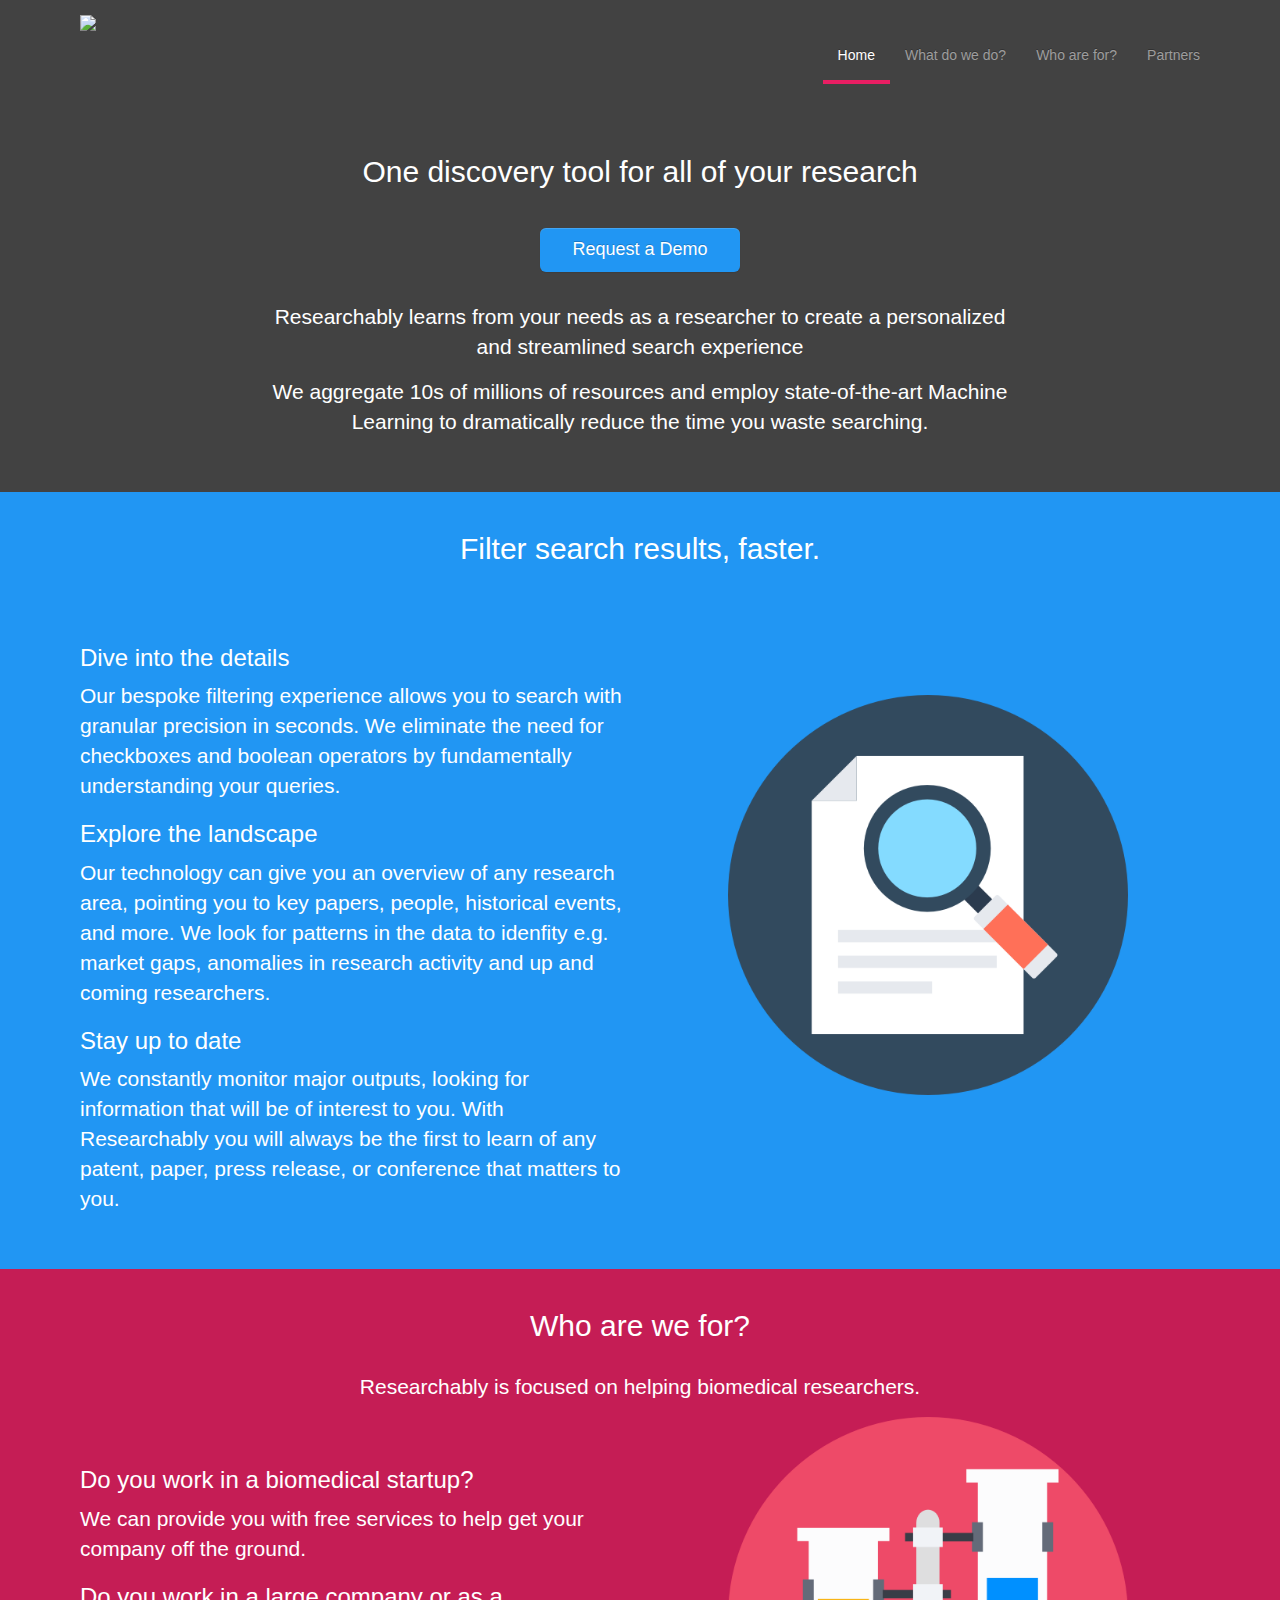
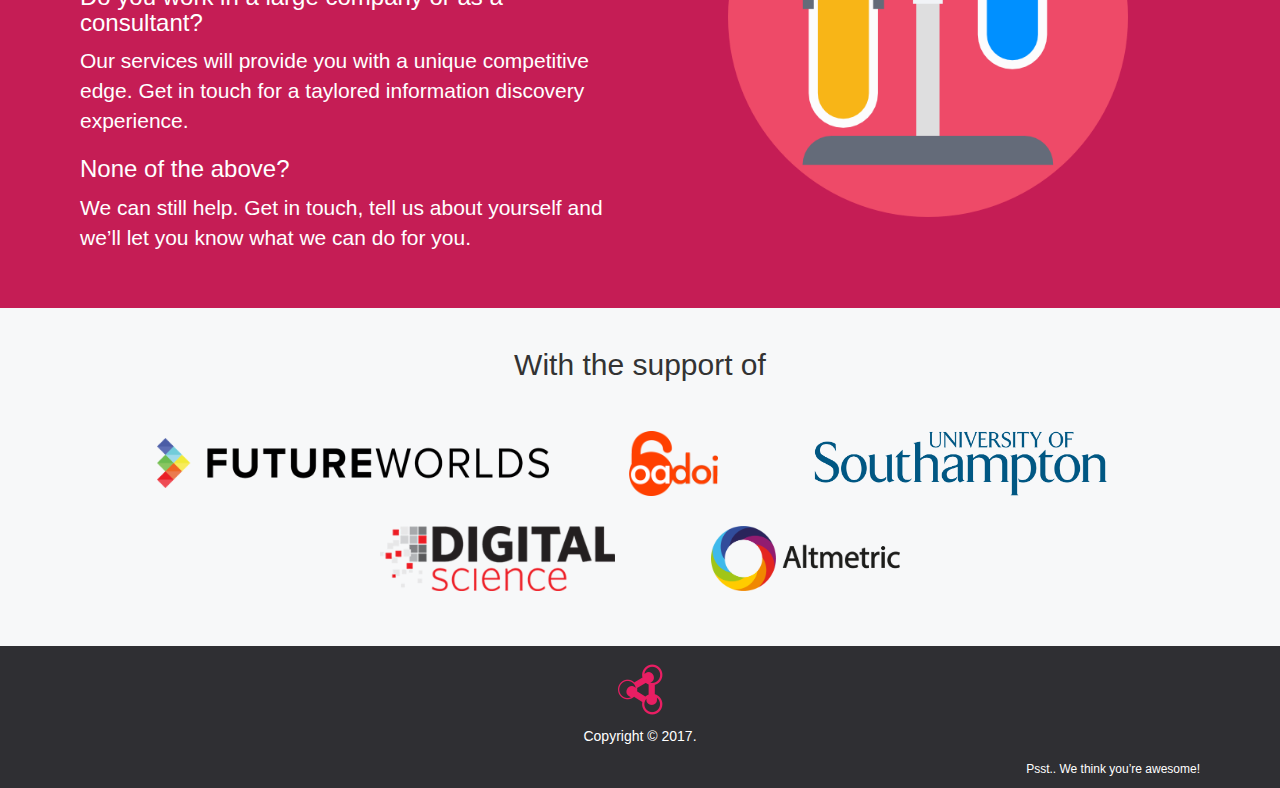
==== index.html @ a45d684b "New website without product" ====
<!doctype html>
<!--[if lt IE 7]>
<html class="no-js lt-ie9 lt-ie8 lt-ie7" lang=""> <![endif]-->
<!--[if IE 7]>
<html class="no-js lt-ie9 lt-ie8" lang=""> <![endif]-->
<!--[if IE 8]>
<html class="no-js lt-ie9" lang=""> <![endif]-->
<!--[if gt IE 8]><!-->
<html class="no-js" lang=""> <!--<![endif]-->
<head>
    <meta charset="utf-8">
    <meta http-equiv="X-UA-Compatible" content="IE=edge,chrome=1">
    <title>Researchably</title>
    <meta name="description" content="">
    <meta name="viewport" content="width=device-width, initial-scale=1">

    <link rel="apple-touch-icon" sizes="180x180" href="/apple-touch-icon.png">
    <link rel="icon" type="image/png" href="/favicon-32x32.png" sizes="32x32">
    <link rel="icon" type="image/png" href="/favicon-16x16.png" sizes="16x16">
    <link rel="manifest" href="/manifest.json">
    <link rel="mask-icon" href="/safari-pinned-tab.svg" color="#5bbad5">
    <meta name="theme-color" content="#ffffff">

    <link rel="stylesheet" href="css/bootstrap.min.css">
    <style>
        body {
            padding-top: 50px;
            padding-bottom: 20px;
        }
    </style>
    <link rel="stylesheet" href="css/bootstrap-theme.min.css">
    <link rel="stylesheet" href="css/main.css">

    <script src="js/vendor/modernizr-2.8.3-respond-1.4.2.min.js"></script>
    
    <!--[if lte IE 7]>
    <style type="text/css">
    .jivo-btn, .jivo-btn-icon  {
       display: inline;
    }
    </style>
    <![endif]-->
</head>
<body>
<!--[if lt IE 8]>
<p class="browserupgrade">You are using an <strong>outdated</strong> browser. Please <a href="http://browsehappy.com/">upgrade
    your browser</a> to improve your experience.</p>
<![endif]-->
<nav class="navbar navbar-inverse" role="navigation">
    <div class="container">
        <div class="navbar-header">
            <a class="navbar-brand" href="https://researchably.com"><img src="img/logo-beta.png" class="img-responsive"></a>
        </div>
        <div id="navbar">
            <ul class="nav navbar-nav navbar-right">
                <li class="active"><a href="index.html#home">Home</a></li>
                <li><a href="index.html#what">What do we do?</a></li>
                <li><a href="index.html#who">Who are for?</a></li>
                <li><a href="index.html#recommender">Partners</a></li>
            </ul>
        </div><!--/.navbar-collapse -->
    </div>
</nav>

<div class="jumbotron page-1" id="home">
    <div class="container">
        <h2>One discovery tool for all of your research</h2>

        <div class="alert alert-success alert-dismissable" style="display: none;" id="thanks">
            <a href="#" class="close" data-dismiss="alert" aria-label="close">&times;</a>
            <strong>Thank you!</strong> We will get back to you very soon!
        </div>
    
        <a class="btn btn-primary btn-lg btn-request-demo" href="#" role="button" data-toggle="modal" 
           data-target="#request-demo">
            Request a Demo
        </a>

        <p>
            Researchably learns from your needs as a researcher to create a personalized and streamlined search experience
        </p>

        <p>
            We aggregate 10s of millions of resources and employ state-of-the-art Machine Learning to dramatically reduce the time you waste searching. 
        </p>
    </div>
</div>

<div class="jumbotron page-2 page-text-image" id="what">
    <div class="container">
        <h2>Filter search results, faster.</h2>

        <div class="row">
            <div class="col-md-6 side-text">
                <h3>Dive into the details</h3>
                <p>
                    Our bespoke filtering experience allows you to search  with granular precision in seconds. We eliminate the need for checkboxes and boolean operators by fundamentally understanding your queries.    
                </p>

                <h3>Explore the landscape</h3>
                <p>
                    Our technology can give you an overview of any research area, pointing you to key papers, people, historical events, and more. We look for patterns in the data to idenfity e.g. market gaps, anomalies in research activity and up and coming researchers. 
                </p>

                <h3>Stay up to date</h3>
                <p>
                    We constantly monitor major outputs, looking for information that will be of interest to you. With Researchably you will always be the first to learn of any patent, paper, press release, or conference that matters to you. 
                </p>
            </div>
            <div class="col-md-6 side-image">
                <img src="img/search.png" class="img-responsive">
            </div>
        </div>
    </div>
</div>

<div class="jumbotron page-3 page-text-image" id="who">
    <div class="container">
        <h2>Who are we for?</h2>
        <p style="text-align: center;">Researchably is focused on helping biomedical researchers.</p>

        <div class="row">
            <div class="col-md-6 side-text">
                <h3>Do you work in a biomedical startup?</h3>
                <p>
                    We can provide you with free services to help get your company off the ground.
                </p>

                <h3>Do you work in a large company or as a consultant?</h3>
                <p>
                    Our services will provide you with a unique competitive edge. Get in touch for a taylored information discovery experience. 
                </p>

                <h3>None of the above?</h3>
                <p>
                    We can still help. Get in touch, tell us about yourself and we’ll let you know what we can do for you. 
                </p>
            </div>
            <div class="col-md-6 side-image">
                <img src="img/test-tube.png" class="img-responsive">
            </div>
        </div>
    </div>
</div>

<div class="jumbotron page-partners" id="partners">
    <div class="container">
        <div class="row meet-the-team">
            <div class="col-md-12">
                <h2>With the support of</h2>
            </div>
        </div>
        <div class="logos">
            <img src="img/future-worlds.png" class="logo logo-wide">
            <img src="img/oadoi.png" class="logo">
            <img src="img/university-of-southampton.png" class="logo">
            <img src="img/digital-science.png" class="logo">
            <img src="img/altmetric.png" class="logo">
        </div>
    </div>
</div>

<div class="jumbotron page-footer">
    <div class="container">
        <footer>
            <p>Copyright &copy; 2017.</p>
        </footer>
        <div class="psst">Psst.. We think you’re awesome!</div>
    </div>
</div>

<div id="request-demo" class="modal fade" role="dialog">
    <div class="modal-dialog">

        <div class="modal-content">
            <div class="modal-header">
                <button type="button" class="close" data-dismiss="modal">&times;</button>
                <h4 class="modal-title">Thank you for your interest in Researchably!</h4>
            </div>
            <form action="https://formspree.io/contact@researchably.com" method="POST">
                <input type="hidden" name="_next" value="//researchably.com/index.html#thanks" />
                <input type="hidden" name="_subject" value="Demo request" />

                <div class="modal-body">
                    <p>If you leave your contact details below, someone from the team will contact you within 24 hours!</p>

                    <div class="form-group">
                        <label for="name">Name:</label>
                        <input type="text" class="form-control" id="name" name="name">
                    </div>
                    <div class="form-group">
                        <label for="name">Organization:</label>
                        <input type="text" class="form-control" id="organization" name="organization">
                    </div>
                    <div class="form-group">
                        <label for="name">Position:</label>
                        <input type="text" class="form-control" id="position" name="position">
                    </div>
                    <div class="form-group">
                        <label for="email">Email:</label>
                        <input type="email" class="form-control" id="email" name="_replyto">
                    </div>

                    <p>
                        We’ll never share your information with anyone, we’re only asking so we can start figuring out how to best assist you.
                    </p>
                </div>
                <div class="modal-footer">
                    <button type="submit" class="btn btn-primary" value="Send">Submit</button>
                </div>
            </form>
        </div>

    </div>
</div>

<script src="//ajax.googleapis.com/ajax/libs/jquery/1.11.2/jquery.min.js"></script>
<script>window.jQuery || document.write('<script src="js/vendor/jquery-1.11.2.min.js"><\/script>')</script>

<script src="js/vendor/bootstrap.min.js"></script>

<script src="js/main.js"></script>

<script>
    if (window.location.hash === '#thanks') {
        jQuery('#thanks').show();
    }
</script>

<script>
  (function(i,s,o,g,r,a,m){i['GoogleAnalyticsObject']=r;i[r]=i[r]||function(){
  (i[r].q=i[r].q||[]).push(arguments)},i[r].l=1*new Date();a=s.createElement(o),
  m=s.getElementsByTagName(o)[0];a.async=1;a.src=g;m.parentNode.insertBefore(a,m)
  })(window,document,'script','https://www.google-analytics.com/analytics.js','ga');

  ga('create', 'UA-96648998-2', 'auto');
  ga('send', 'pageview');
</script>
    
<!-- BEGIN JIVOSITE CODE {literal} -->
<script type='text/javascript'>
(function(){ var widget_id = 'ZfS8GicMb8';var d=document;var w=window;function l(){
var s = document.createElement('script'); s.type = 'text/javascript'; s.async = true; s.src = '//code.jivosite.com/script/widget/'+widget_id; var ss = document.getElementsByTagName('script')[0]; ss.parentNode.insertBefore(s, ss);}if(d.readyState=='complete'){l();}else{if(w.attachEvent){w.attachEvent('onload',l);}else{w.addEventListener('load',l,false);}}})();</script>
<!-- {/literal} END JIVOSITE CODE -->
    
</body>
</html>
---- css/main.css ----
html,
body {
    overflow-x: hidden;
    overflow-y: auto;
}

body {
    font-family: -apple-system, BlinkMacSystemFont, sans-serif;
    padding-top: 0;
}

.container {
    padding-right: 25px;
    padding-left: 25px;
}

.container-mobile {
    text-align: center;
    float: none;
    margin: 0 auto;
    max-width: 480px;
    font-size: 21px;
    font-weight: 200;
}

.container-mobile img {
    margin: 20px auto;
}

.navbar {
    height: 115px;
    background: #424242;
    border: 0;
    border-radius: 0;
    margin-bottom: 0;
}

.navbar-right {
    margin-top: 30px;
}

.navbar-inverse .navbar-nav>li>a:hover,
.navbar-inverse .navbar-nav>li>a:focus,
.navbar-inverse .navbar-nav>.active>a {
    background: none !important;
    color: white;
    border-bottom: 4px solid #E91E63;
    box-shadow: none;
}

.jumbotron {
    background: #424242;
    border: 0;
    margin: 0;
    padding: 20px 0;
    font-size: 21px;
}

.page-1 {
    color: white;
    text-align: center;
}

.page-1 .container {
    max-width: 800px;
    margin-bottom: 20px;
}

.page-1 h2 {
    font-weight: 400;
}

.btn-request-demo {
    width: 200px;
    border: 0;
    font-weight: 100;
    white-space: normal;
    margin: 30px auto;
}

.btn-primary {
    background: #2196F3;
}

.btn-primary:focus,
.btn-primary:hover {
    background: #1f72c7;
}

.page-text-image .container {
    margin: 20px auto;
}

.page-text-image .side-text {
    padding-top: 30px;
}

.page-text-image .side-image img {
    max-width: 400px;
    margin: 0 auto;
}

.page-text-image h2 {
    text-align: center;
    margin: 0 auto 30px auto;
}

.page-text-image ul {
    list-style-type: none;
}

.page-text-image ul>li {
    text-indent: -25px;
}

.page-text-image ul>li:before {
    content: "-";
    padding-right: 10px;
}

.page-2 {
    color: white;
    background: #2196F3;
}

.page-2 .side-image img {
    margin-top: 100px;
}

.page-3 {
    color: white;
    background: #C51D55;
}

.testimonial {
    text-align: center;
}

.testimonial-author {
    display: block;
    margin: -10px 0 30px 0;
    text-align: right;
}

.page-5 {
    color: white;
    text-align: center;
}

.page-5 .container {
    max-width: 900px;
}

.page-5 h2 {
    font-weight: 400;
}

.page-5 h3 {
    margin: 40px 0;
}

.page-5 p {}

.page-6 {
    background: #F7F8F9;
}

.page-6 h2,
.page-6 h3 {
    text-align: center;
    font-weight: 400;
}

.page-6 img {
    margin: 0 auto;
    display: block;
}

.page-6 p {
    text-align: center;
}

.three-things .box {
    background: white;
    padding: 15px;
    font-weight: 300;
    text-align: center;
}

img.person {
    border-radius: 75px;
}

.three-things .box .title {
    color: #02B9D5;
    font-size: 24px;
}

.three-things .box .description {
    color: #8C8C8E;
    margin-top: 30px;
    font-size: 18px;
}

.three-things .box .linkedin a {
    color: #8C8C8E;
    display: block;
    margin: 30px auto 0 auto;
    font-size: 18px;
    width: 30px;
    height: 30px;
    background: url('../img/linkedin.png');
    background-size: 30px 30px;
    background-repeat: no-repeat;
    background-position: 50% 50%;
}

.page-uninstall {
    color: white;
    text-align: center;
    font-weight: 200;
}

.page-uninstall h3 {
    text-align: center;
}

.page-uninstall p {
    font-size: 16px;
    font-weight: 300;
}

.page-uninstall .form {
    text-align: left;
}

.page-uninstall .form .form-check-label {
    font-weight: 300;
}

.page-uninstall .form h3 {
    margin: 20px 0;
}

.page-uninstall .form .form-check {
    margin: 5px 0;
}

.page-uninstall .form .form-group {
    margin: 10px 0;
}

.page-uninstall .btn-chrome {
    background-position: 80% 50% !important;
}

.page-uninstall .btn-tell-me-more {
    padding: 15px;
}

.page-uninstall .message {
    background: white;
    color: black;
    border-radius: 5px;
}

.page-uninstall img {
    margin: 10px auto;
}

.page-installed h2,
h4,
h5 {
    text-align: center;
    color: white;
}

.page-installed h2 {
    margin-top: -20px;
    font-size: 42px;
    font-weight: 400;
}

.page-installed .boxes {
    color: black;
}

.page-installed .boxes .box {
    background: white;
    border-radius: 5px;
    margin: 10px;
    padding: 10px;
}

.page-installed .boxes .box h5 {
    color: #424242;
    font-size: 22px;
    font-weight: 400;
}

.page-installed .boxes .box img.box-img {
    width: 100%;
    max-height: 380px;
}

.page-installed .boxes .box img.box-img.box-img-space-2 {
    margin: 13px 0;
}

.page-installed .boxes .box img.box-img.box-img-space-3 {
    margin: 28px 0;
}

.page-installed .boxes .box hr {
    background: #2196F3;
    width: 50%;
    text-align: center;
    height: 3px;
}

.page-installed .boxes .box .box-text {
    text-align: center;
    font-size: 16px;
    font-weight: 300;
}

.page-installed .meta {
    margin: 20px 0;
    color: white;
    text-align: center;
}

.page-7 {
    color: white;
    text-align: center;
    font-weight: 200;
}

.page-7 a.contact {
    font-size: 20px;
    font-weight: 300;
    color: white;
}

.page-about h2 {
    color: #e91e63;
}

.page-about a {
    color: white;
}

.page-data-sources {
    color: black;
    background: white;
}

.page-how {
    background: #C51D55;
    color: white;
}

.page-why {
    background: #2196F3;
    color: white;
}

.page-partners {
    background: #F7F8F9;
}

.page-partners h2,
.page-partners h3 {
    text-align: center;
    font-weight: 400;
}

.page-partners .logos {
    text-align: center;
    margin: 25px 0 20px 0;
}

.page-partners .logo {
    height: 65px;
    margin: 15px 45px;
}

.page-partners .logo-wide {
    height: 50px;
    margin: 22.5px 30px;
}

.page-footer {
    font-size: 11px;
    color: white;
    margin-bottom: -20px;
    padding: 80px 0 10px 0;
    background: #2F2F33 url('../img/logo-footer.png');
    background-size: 45px 51px;
    background-position: 50% 20%;
    background-repeat: no-repeat;
}

footer p {
    text-align: center;
    font-size: 14px !important;
}

.psst {
    font-size: 12px;
    text-align: right;
}

h4.modal-title {
    color: black;
}

@media (max-width: 1200px) {
    .side-text {
        padding-top: 0px;
        padding-right: 15px;
        text-align: center;
    }
    .side-text .chrome,
    .side-text .firefox {
        margin-top: 10px;
        padding: 0px;
    }
    .btn-chrome,
    .btn-firefox {
        background-position: 90% 50% !important;
        background-size: 30px 30px !important;
    }
    .navbar-brand {
        width: 100%;
    }
    .navbar-header {
        float: none;
    }
    .navbar-brand img {
        margin: 0 auto;
    }
    .nav {
        display: none;
    }
    .page-text-image h2 {
        text-align: center;
    }
    .page-partners .logo {
        display: block;
        margin: 25px auto;
    }
}

@media (max-width: 992px) {
    .side-image {
        margin: 20px -30px 0 -30px !important;
        padding: 0;
    }

    .side-image img {
        max-width: 200px !important;
        margin-top: 0 !important;
    }
}


/**
 * jivo
 */

.jivo-btn {
    -webkit-box-sizing: border-box;
    -moz-box-sizing: border-box;
    box-sizing: border-box;
    margin: 0;
    text-transform: none;
    cursor: pointer;
    background-image: none;
    display: inline-block;
    padding: 6px 12px;
    margin-top: 10px;
    margin-bottom: 0;
    font-size: 14px;
    font-weight: normal;
    line-height: 1.428571429;
    text-align: center;
    vertical-align: middle;
    cursor: pointer;
    border: 0px;
    border-radius: 4px;
    white-space: nowrap;
    -webkit-user-select: none;
    -moz-user-select: none;
    -ms-user-select: none;
    -o-user-select: none;
    user-select: none;
}

.jivo-btn:hover {
    box-shadow: inset 0 1px 0 rgba(255, 255, 255, 0.3), 0 1px 2px rgba(0, 0, 0, 0.2), inset 0 0 20px 10px rgba(255, 255, 255, 0.3);
    -moz-box-shadow: inset 0 1px 0 rgba(255, 255, 255, 0.3), 0 1px 2px rgba(0, 0, 0, 0.2), inset 0 0 20px 10px rgba(255, 255, 255, 0.3);
    -webkit-box-shadow: inset 0 1px 0 rgba(255, 255, 255, 0.3), 0 1px 2px rgba(0, 0, 0, 0.2), inset 0 0 20px 10px rgba(255, 255, 255, 0.3);
}

.jivo-btn.jivo-btn-light:hover {
    box-shadow: inset 0 1px 0 rgba(255, 255, 255, 0.3), 0 1px 2px rgba(0, 0, 0, 0.3), inset 0 0 20px 10px rgba(255, 255, 255, 0.1);
    -moz-box-shadow: inset 0 1px 0 rgba(255, 255, 255, 0.3), 0 1px 2px rgba(0, 0, 0, 0.3), inset 0 0 20px 10px rgba(255, 255, 255, 0.1);
    -webkit-box-shadow: inset 0 1px 0 rgba(255, 255, 255, 0.3), 0 1px 2px rgba(0, 0, 0, 0.3), inset 0 0 20px 10px rgba(255, 255, 255, 0.1);
}

.jivo-btn.jivo-btn-light {
    box-shadow: inset 0 1px 0 rgba(255, 255, 255, 0.3), 0 1px 1px rgba(0, 0, 0, 0.3);
    -moz-box-shadow: inset 0 1px 0 rgba(255, 255, 255, 0.3), 0 1px 1px rgba(0, 0, 0, 0.3);
    -webkit-box-shadow: inset 0 1px 0 rgba(255, 255, 255, 0.3), 0 1px 1px rgba(0, 0, 0, 0.3);
}

.jivo-btn:active,
.jivo-btn.jivo-btn-light:active {
    box-shadow: 0 1px 0px rgba(255, 255, 255, 0.4), inset 0 0 15px rgba(0, 0, 0, 0.2);
    -moz-box-shadow: 0 1px 0px rgba(255, 255, 255, 0.4), inset 0 0 15px rgba(0, 0, 0, 0.2);
    -webkit-box-shadow: 0 1px 0px rgba(255, 255, 255, 0.4), inset 0 0 15px rgba(0, 0, 0, 0.2);
    cursor: pointer;
}

.jivo-btn:active {
    outline: 0;
    background-image: none;
    -webkit-box-shadow: inset 0 3px 5px rgba(0, 0, 0, 0.125);
    box-shadow: inset 0 3px 5px rgba(0, 0, 0, 0.125);
}

.jivo-btn-gradient {
    background-image: url(//static.jivosite.com/button/white_grad_light.png);
    background-repeat: repeat-x;
}

.jivo-btn-light.jivo-btn-gradient {
    background-image: url(//static.jivosite.com/button/white_grad.png);
}

.jivo-btn-icon {
    width: 17px;
    height: 20px;
    background-repeat: no-repeat;
    display: inline-block;
    vertical-align: middle;
    margin-right: 10px;
    margin-left: -5px;
}

.jivo-btn-light {
    color: #fff;
}

.jivo-btn-dark {
    color: #222;
}

@media (max-width: 1200px) {
    .jivo-btn {
        font-size: 16px;
        padding-left: 0px !important;
    }
    .jivo-btn-icon {
        display: none;
    }
}
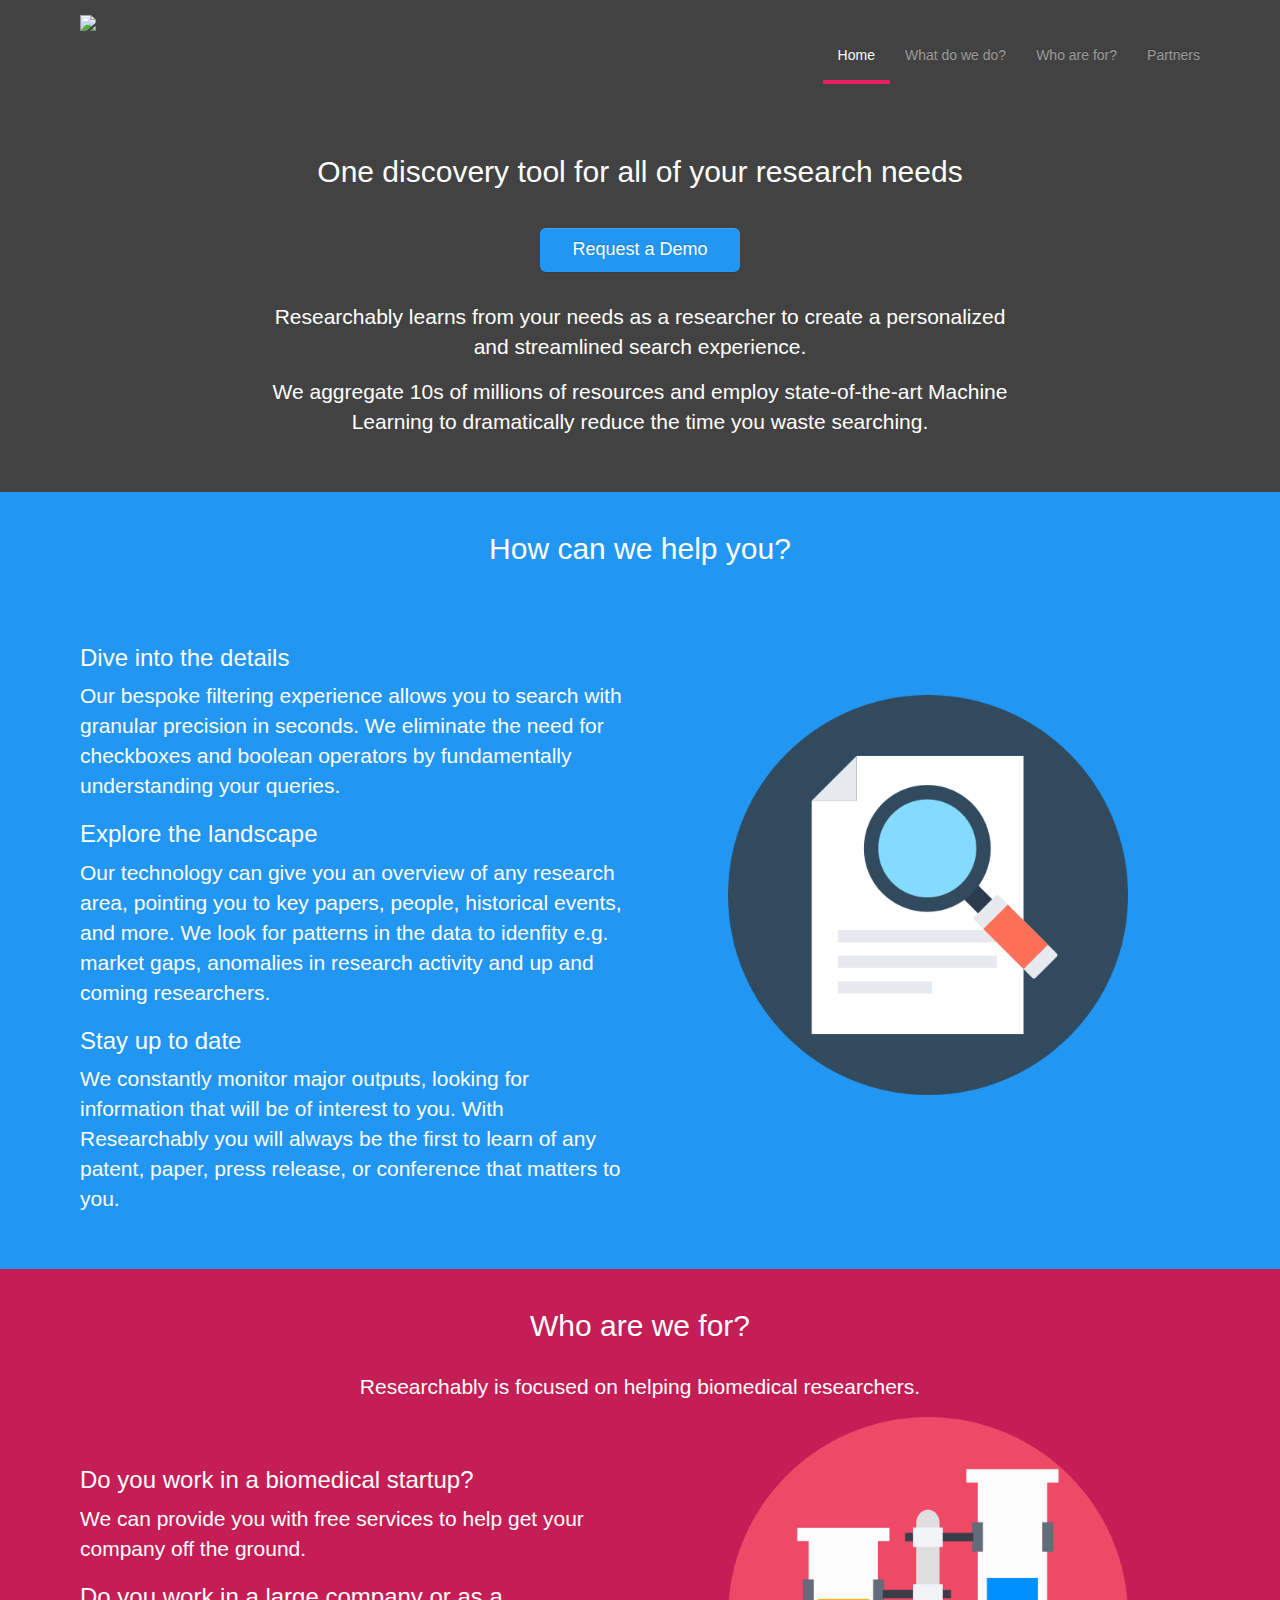
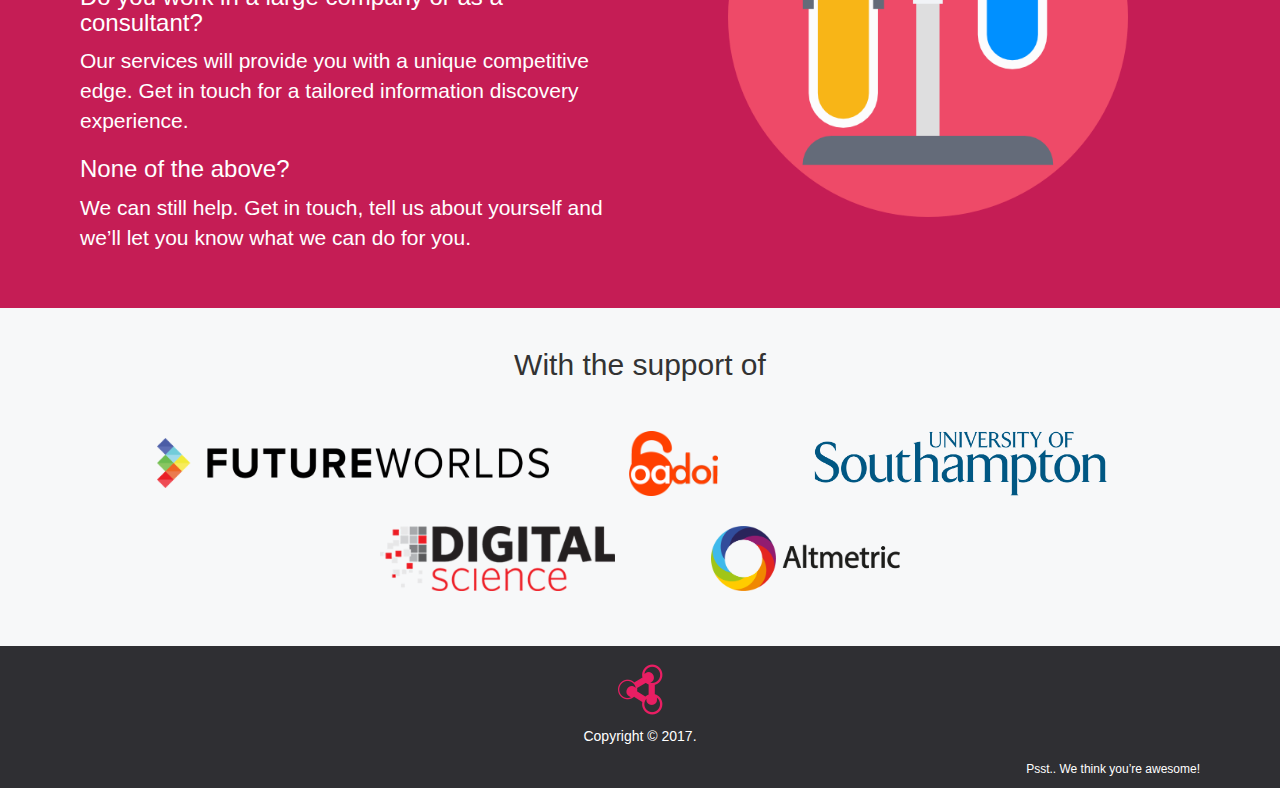
==== commit 47560498: "Small fixes" ====
--- a/index.html
+++ b/index.html
@@ -49,14 +49,14 @@
 <nav class="navbar navbar-inverse" role="navigation">
     <div class="container">
         <div class="navbar-header">
-            <a class="navbar-brand" href="https://researchably.com"><img src="img/logo-beta.png" class="img-responsive"></a>
+            <a class="navbar-brand" href="https://researchably.com"><img src="img/logo-researchably.png" class="img-responsive"></a>
         </div>
         <div id="navbar">
             <ul class="nav navbar-nav navbar-right">
                 <li class="active"><a href="index.html#home">Home</a></li>
                 <li><a href="index.html#what">What do we do?</a></li>
                 <li><a href="index.html#who">Who are for?</a></li>
-                <li><a href="index.html#recommender">Partners</a></li>
+                <li><a href="index.html#partners">Partners</a></li>
             </ul>
         </div><!--/.navbar-collapse -->
     </div>
@@ -64,7 +64,7 @@
 
 <div class="jumbotron page-1" id="home">
     <div class="container">
-        <h2>One discovery tool for all of your research</h2>
+        <h2>One discovery tool for all of your research needs</h2>
 
         <div class="alert alert-success alert-dismissable" style="display: none;" id="thanks">
             <a href="#" class="close" data-dismiss="alert" aria-label="close">&times;</a>
@@ -77,7 +77,7 @@
         </a>
 
         <p>
-            Researchably learns from your needs as a researcher to create a personalized and streamlined search experience
+            Researchably learns from your needs as a researcher to create a personalized and streamlined search experience.
         </p>
 
         <p>
@@ -88,7 +88,7 @@
 
 <div class="jumbotron page-2 page-text-image" id="what">
     <div class="container">
-        <h2>Filter search results, faster.</h2>
+        <h2>How can we help you?</h2>
 
         <div class="row">
             <div class="col-md-6 side-text">
@@ -128,7 +128,7 @@
 
                 <h3>Do you work in a large company or as a consultant?</h3>
                 <p>
-                    Our services will provide you with a unique competitive edge. Get in touch for a taylored information discovery experience. 
+                    Our services will provide you with a unique competitive edge. Get in touch for a tailored information discovery experience. 
                 </p>
 
                 <h3>None of the above?</h3>
@@ -151,11 +151,21 @@
             </div>
         </div>
         <div class="logos">
-            <img src="img/future-worlds.png" class="logo logo-wide">
-            <img src="img/oadoi.png" class="logo">
-            <img src="img/university-of-southampton.png" class="logo">
-            <img src="img/digital-science.png" class="logo">
-            <img src="img/altmetric.png" class="logo">
+            <a href="http://futureworlds.com/" target="_blank">
+                <img src="img/future-worlds.png" class="logo logo-wide">
+            </a>
+            <a href="https://oadoi.org/">
+                <img src="img/oadoi.png" class="logo">
+            </a>
+            <a href="https://www.southampton.ac.uk/">
+                <img src="img/university-of-southampton.png" class="logo">
+            </a>
+            <a href="https://www.digital-science.com/press-releases/scientific-search-tool-gets-boost-world-leading-innovation-grant-digital-science/" target="_blank">
+                <img src="img/digital-science.png" class="logo">    
+            </a>
+            <a href="http://altmetric.com/">
+                <img src="img/altmetric.png" class="logo">    
+            </a>
         </div>
     </div>
 </div>
@@ -182,7 +192,7 @@
                 <input type="hidden" name="_subject" value="Demo request" />
 
                 <div class="modal-body">
-                    <p>If you leave your contact details below, someone from the team will contact you within 24 hours!</p>
+                    <p>Leave your details below, someone from the team will contact you within 24 hours!</p>
 
                     <div class="form-group">
                         <label for="name">Name:</label>
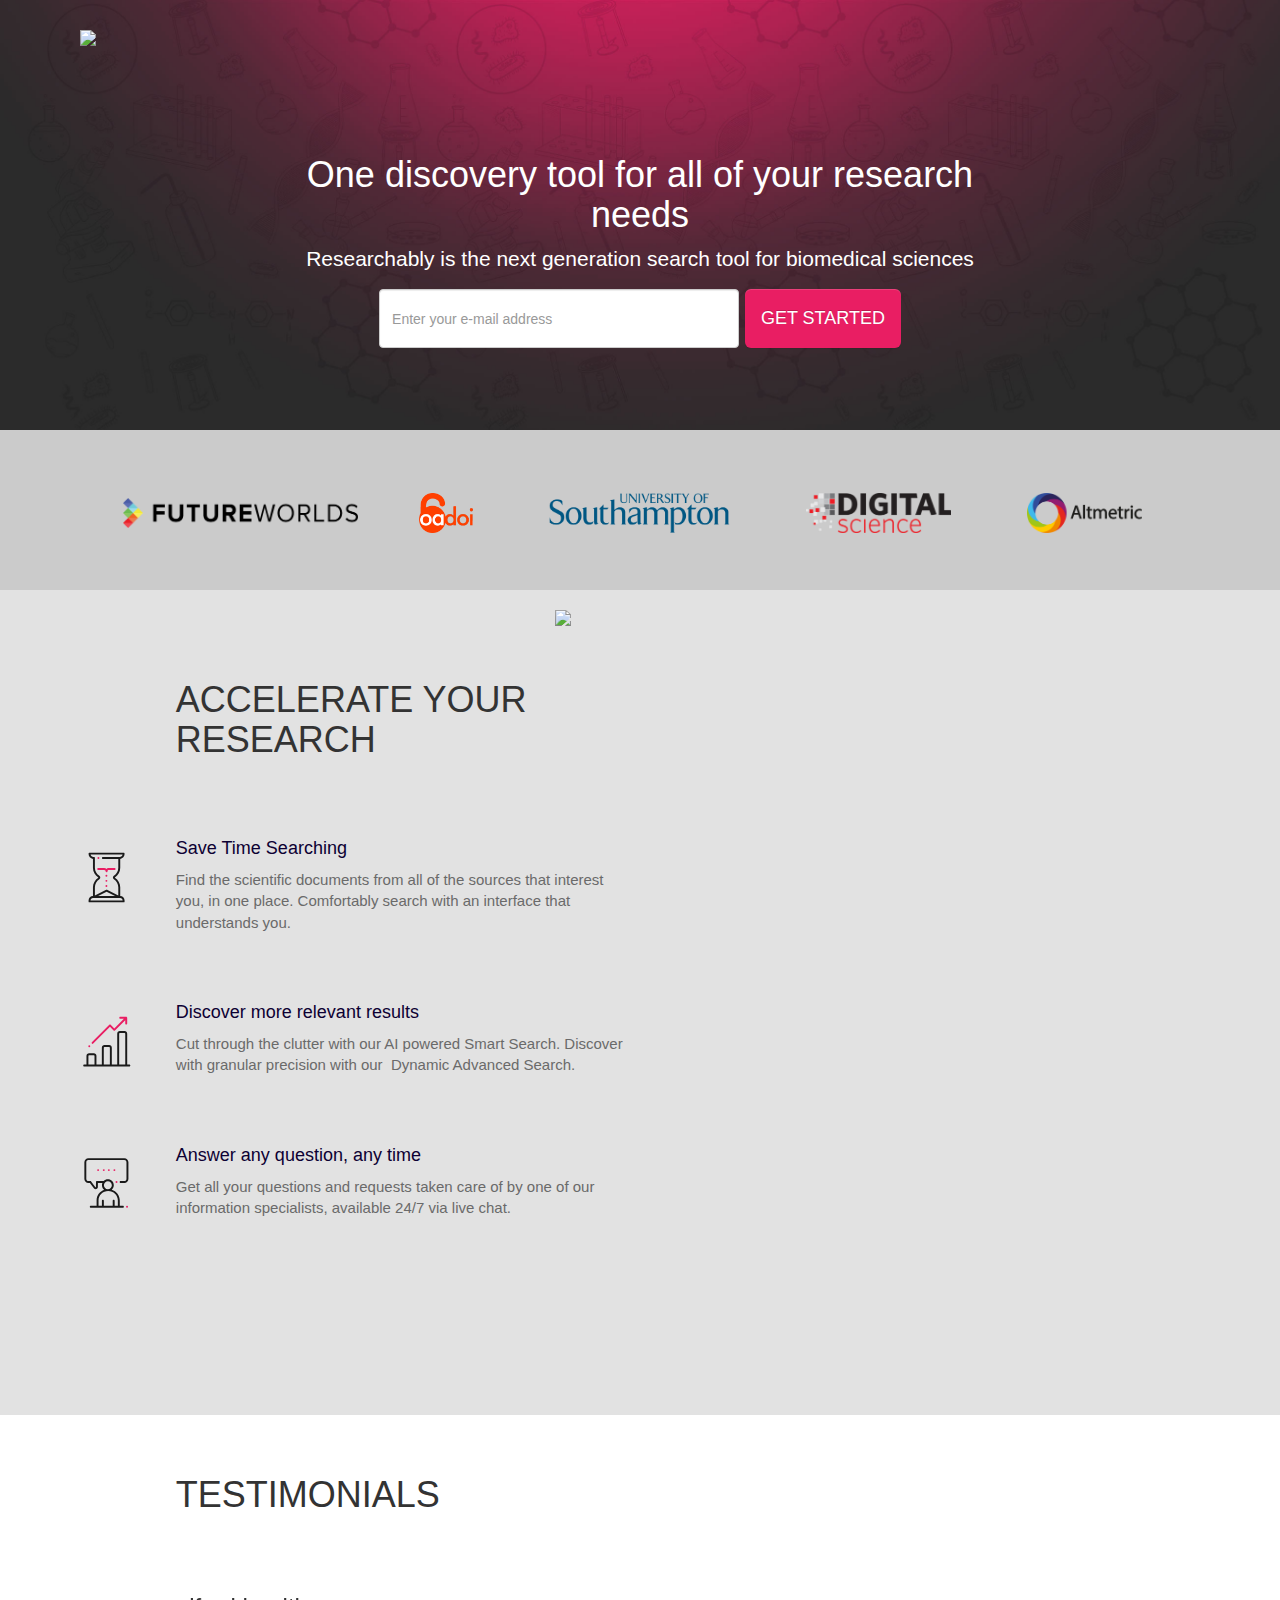
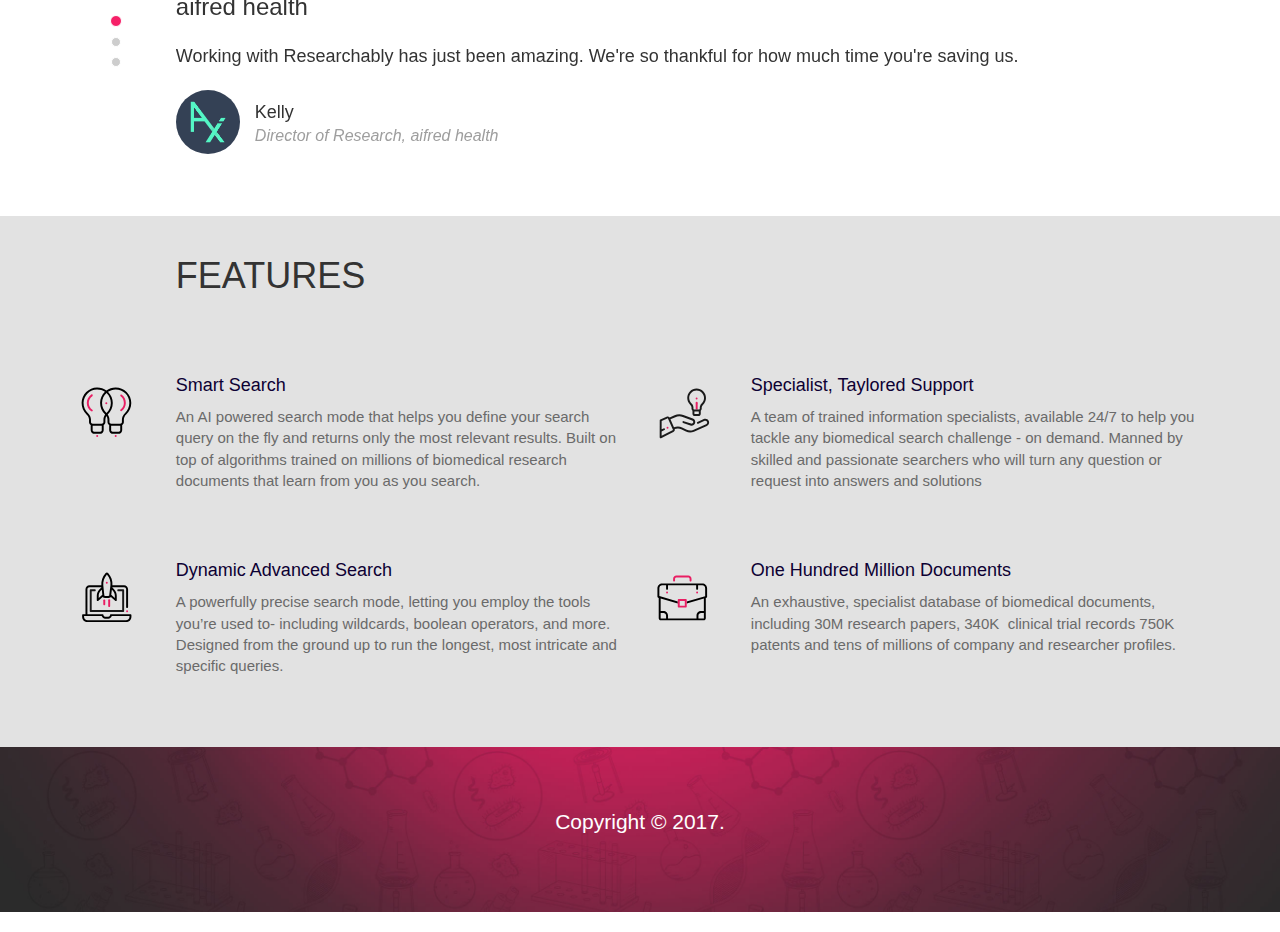
==== commit 4bb62152: "New websites yupi" ====
--- a/index.html
+++ b/index.html
@@ -32,12 +32,12 @@
     <link rel="stylesheet" href="css/main.css">
 
     <script src="js/vendor/modernizr-2.8.3-respond-1.4.2.min.js"></script>
-    
+
     <!--[if lte IE 7]>
     <style type="text/css">
-    .jivo-btn, .jivo-btn-icon  {
-       display: inline;
-    }
+        .jivo-btn, .jivo-btn-icon {
+            display: inline;
+        }
     </style>
     <![endif]-->
 </head>
@@ -46,136 +46,261 @@
 <p class="browserupgrade">You are using an <strong>outdated</strong> browser. Please <a href="http://browsehappy.com/">upgrade
     your browser</a> to improve your experience.</p>
 <![endif]-->
-<nav class="navbar navbar-inverse" role="navigation">
+
+<div class="common-header">
+    <nav class="navbar navbar-inverse" role="navigation">
+        <div class="container">
+            <div class="navbar-header">
+                <a class="navbar-brand" href="https://researchably.com"><img src="img/logo-researchably.png"
+                                                                             class="img-responsive"></a>
+            </div>
+            <div id="navbar">
+                <ul class="nav navbar-nav navbar-right">
+
+                </ul>
+            </div><!--/.navbar-collapse -->
+        </div>
+    </nav>
+
+    <div class="jumbotron page-1" id="home">
+        <div class="container">
+            <h2>One discovery tool for all of your research needs</h2>
+
+            <div class="alert alert-success alert-dismissable" style="display: none;" id="thanks">
+                <a href="#" class="close" data-dismiss="alert" aria-label="close">&times;</a>
+                <strong>Thank you!</strong> We will get back to you very soon!
+            </div>
+
+            <p>
+                Researchably is the next generation search tool for biomedical sciences
+            </p>
+
+            <form action="https://formspree.io/contact@researchably.com" method="POST" class="form-inline">
+                <input type="hidden" name="_next" value="//researchably.com/index.html#thanks"/>
+                <input type="hidden" name="_subject" value="Demo request"/>
+
+                <div class="form-group">
+                    <input type="text" class="form-control" id="email" name="email"
+                           placeholder="Enter your e-mail address">
+                </div>
+                <button type="submit" class="btn btn-primary btn-lg" value="Send">GET STARTED</button>
+            </form>
+        </div>
+    </div>
+</div>
+
+<div class="jumbotron page-partners">
     <div class="container">
-        <div class="navbar-header">
-            <a class="navbar-brand" href="https://researchably.com"><img src="img/logo-researchably.png" class="img-responsive"></a>
-        </div>
-        <div id="navbar">
-            <ul class="nav navbar-nav navbar-right">
-                <li class="active"><a href="index.html#home">Home</a></li>
-                <li><a href="index.html#what">What do we do?</a></li>
-                <li><a href="index.html#who">Who are for?</a></li>
-                <li><a href="index.html#partners">Partners</a></li>
-            </ul>
-        </div><!--/.navbar-collapse -->
-    </div>
-</nav>
-
-<div class="jumbotron page-1" id="home">
-    <div class="container">
-        <h2>One discovery tool for all of your research needs</h2>
-
-        <div class="alert alert-success alert-dismissable" style="display: none;" id="thanks">
-            <a href="#" class="close" data-dismiss="alert" aria-label="close">&times;</a>
-            <strong>Thank you!</strong> We will get back to you very soon!
-        </div>
-    
-        <a class="btn btn-primary btn-lg btn-request-demo" href="#" role="button" data-toggle="modal" 
-           data-target="#request-demo">
-            Request a Demo
-        </a>
-
-        <p>
-            Researchably learns from your needs as a researcher to create a personalized and streamlined search experience.
-        </p>
-
-        <p>
-            We aggregate 10s of millions of resources and employ state-of-the-art Machine Learning to dramatically reduce the time you waste searching. 
-        </p>
+        <div class="logos">
+            <a href="http://futureworlds.com/" target="_blank"><img src="img/future-worlds.png" class="logo logo-wide"></a>
+            <a href="https://oadoi.org/" target="_blank"><img src="img/oadoi.png" class="logo"></a>
+            <a href="https://www.southampton.ac.uk/" target="_blank"><img src="img/university-of-southampton.png"
+                                                                          class="logo"></a>
+            <a href="https://www.digital-science.com/press-releases/scientific-search-tool-gets-boost-world-leading-innovation-grant-digital-science/"
+               target="_blank"><img src="img/digital-science.png" class="logo"></a>
+            <a href="http://altmetric.com/" target="_blank"><img src="img/altmetric.png" class="logo"></a>
+        </div>
     </div>
 </div>
 
 <div class="jumbotron page-2 page-text-image" id="what">
     <div class="container">
-        <h2>How can we help you?</h2>
-
         <div class="row">
             <div class="col-md-6 side-text">
-                <h3>Dive into the details</h3>
-                <p>
-                    Our bespoke filtering experience allows you to search  with granular precision in seconds. We eliminate the need for checkboxes and boolean operators by fundamentally understanding your queries.    
-                </p>
-
-                <h3>Explore the landscape</h3>
-                <p>
-                    Our technology can give you an overview of any research area, pointing you to key papers, people, historical events, and more. We look for patterns in the data to idenfity e.g. market gaps, anomalies in research activity and up and coming researchers. 
-                </p>
-
-                <h3>Stay up to date</h3>
-                <p>
-                    We constantly monitor major outputs, looking for information that will be of interest to you. With Researchably you will always be the first to learn of any patent, paper, press release, or conference that matters to you. 
-                </p>
+                <div class="row">
+                    <div class="col-md-2"></div>
+                    <div class="col-md-10">
+                        <h2>ACCELERATE YOUR RESEARCH</h2>
+                    </div>
+                </div>
+                <div class="row">
+                    <div class="col-md-2">
+                        <img src="img/klepsydra.svg" alt="Save time!" class="side-icon">
+                    </div>
+                    <div class="col-md-10">
+                        <div class="excerpt">
+                            <h3>Save Time Searching</h3>
+                            Find the scientific documents from all of the sources that interest you, in one place.
+                            Comfortably search with an interface that understands you.
+                        </div>
+                    </div>
+                </div>
+                <div class="row">
+                    <div class="col-md-2">
+                        <img src="img/results.svg" alt="Discover more!" class="side-icon">
+                    </div>
+                    <div class="col-md-10">
+                        <div class="excerpt">
+                            <h3>Discover more relevant results</h3>
+                            Cut through the clutter with our AI powered Smart Search. Discover with granular precision
+                            with our + Dynamic Advanced Search.
+                        </div>
+                    </div>
+                </div>
+                <div class="row">
+                    <div class="col-md-2">
+                        <img src="img/chat.svg" alt="Answer any question!" class="side-icon">
+                    </div>
+                    <div class="col-md-10">
+                        <div class="excerpt">
+                            <h3>Answer any question, any time</h3>
+                            Get all your questions and requests taken care of by one of our information specialists,
+                            available 24/7 via live chat.
+                        </div>
+                    </div>
+                </div>
             </div>
             <div class="col-md-6 side-image">
-                <img src="img/search.png" class="img-responsive">
-            </div>
-        </div>
-    </div>
-</div>
-
-<div class="jumbotron page-3 page-text-image" id="who">
+                <img src="img/ipad-search.png" class="img-responsive">
+            </div>
+        </div>
+    </div>
+</div>
+
+<div class="jumbotron page-testimonials page-text-image" id="who">
     <div class="container">
-        <h2>Who are we for?</h2>
-        <p style="text-align: center;">Researchably is focused on helping biomedical researchers.</p>
-
         <div class="row">
-            <div class="col-md-6 side-text">
-                <h3>Do you work in a biomedical startup?</h3>
-                <p>
-                    We can provide you with free services to help get your company off the ground.
-                </p>
-
-                <h3>Do you work in a large company or as a consultant?</h3>
-                <p>
-                    Our services will provide you with a unique competitive edge. Get in touch for a tailored information discovery experience. 
-                </p>
-
-                <h3>None of the above?</h3>
-                <p>
-                    We can still help. Get in touch, tell us about yourself and we’ll let you know what we can do for you. 
-                </p>
-            </div>
-            <div class="col-md-6 side-image">
-                <img src="img/test-tube.png" class="img-responsive">
-            </div>
-        </div>
-    </div>
-</div>
-
-<div class="jumbotron page-partners" id="partners">
+            <div class="col-md-1"></div>
+            <div class="col-md-11">
+                <h2>TESTIMONIALS</h2>
+            </div>
+        </div>
+
+        <div id="carousel-testimonials" class="carousel vertical slide">
+            <div class="row">
+                <div class="col-xs-1">
+                    <ol class="carousel-indicators">
+                        <li data-target="#carousel-testimonials" data-slide-to="0" class="active"></li>
+                        <li data-target="#carousel-testimonials" data-slide-to="1"></li>
+                        <li data-target="#carousel-testimonials" data-slide-to="2"></li>
+                    </ol>
+                </div>
+                <div class="col-xs-11">
+                    <div class="carousel-inner" role="listbox">
+                        <div class="item">
+                            <div class="ticker-headline">
+                                <div class="top-name">
+                                    aifred health
+                                </div>
+                                <div class="message">You automate really painful work which takes up too much time. Really great for busy people who don't want to do mindless search tasks.</div>
+                                <div class="signature">
+                                    <div class="pic">
+                                        <div class="logo-aifred-heath"></div>
+                                    </div>
+                                    <div class="rest">
+                                        <div class="name">David Benrimoh</div>
+                                        <div class="title">CEO, aifred health</div>
+                                    </div>
+                                </div>
+                            </div>
+                        </div>
+                        <div class="item active">
+                            <div class="ticker-headline">
+                                <div class="top-name">
+                                    aifred health
+                                </div>
+                                <div class="message">Working with Researchably has just been amazing. We're so thankful for how much time you're saving us.</div>
+                                <div class="signature">
+                                    <div class="pic">
+                                        <div class="logo-aifred-heath"></div>
+                                    </div>
+                                    <div class="rest">
+                                        <div class="name">Kelly</div>
+                                        <div class="title">Director of Research, aifred health</div>
+                                    </div>
+                                </div>
+                            </div>
+                        </div>
+                        <div class="item">
+                            <div class="ticker-headline">
+                                <div class="top-name">
+                                    aifred health
+                                </div>
+                                <div class="message">This is is brilliant! I didn't even know I wanted this, but this is really useful! Great idea!</div>
+                                <div class="signature">
+                                    <div class="pic">
+                                        <div class="logo-aifred-heath"></div>
+                                    </div>
+                                    <div class="rest">
+                                        <div class="name">Sonia</div>
+                                        <div class="title">Director of Partnerships, aifred health</div>
+                                    </div>
+                                </div>
+                            </div>
+                        </div>
+                    </div>
+                </div>
+            </div>
+        </div>
+    </div>
+</div>
+
+<div class="jumbotron page-features" id="partners">
     <div class="container">
-        <div class="row meet-the-team">
-            <div class="col-md-12">
-                <h2>With the support of</h2>
-            </div>
-        </div>
-        <div class="logos">
-            <a href="http://futureworlds.com/" target="_blank">
-                <img src="img/future-worlds.png" class="logo logo-wide">
-            </a>
-            <a href="https://oadoi.org/">
-                <img src="img/oadoi.png" class="logo">
-            </a>
-            <a href="https://www.southampton.ac.uk/">
-                <img src="img/university-of-southampton.png" class="logo">
-            </a>
-            <a href="https://www.digital-science.com/press-releases/scientific-search-tool-gets-boost-world-leading-innovation-grant-digital-science/" target="_blank">
-                <img src="img/digital-science.png" class="logo">    
-            </a>
-            <a href="http://altmetric.com/">
-                <img src="img/altmetric.png" class="logo">    
-            </a>
-        </div>
-    </div>
-</div>
-
-<div class="jumbotron page-footer">
+        <div class="row">
+            <div class="col-md-1"></div>
+            <div class="col-md-11">
+                <h2>FEATURES</h2>
+            </div>
+        </div>
+        <div class="row">
+            <div class="col-md-1">
+                <img src="img/bulbs.svg" alt="Save time!" class="side-icon">
+            </div>
+            <div class="col-md-5">
+                <div class="excerpt">
+                    <h3>Smart Search</h3>
+                    An AI powered search mode that helps you define your search query on the fly and returns only
+                    the +most relevant results. Built on top of algorithms trained on millions of biomedical research
+                    documents that learn from you as you search.
+                </div>
+            </div>
+            <div class="col-md-1">
+                <img src="img/pomoc.svg" alt="Save time!" class="side-icon">
+            </div>
+            <div class="col-md-5">
+                <div class="excerpt">
+                    <h3>Specialist, Taylored Support</h3>
+                    A team of trained information specialists, available 24/7 to help you tackle any biomedical
+                    search +challenge - on demand. Manned by skilled and passionate searchers who will turn any question
+                    or request into answers and solutions
+                </div>
+            </div>
+        </div>
+        <div class="row">
+            <div class="col-md-1">
+                <img src="img/racket dynamic.svg" alt="Save time!" class="side-icon">
+            </div>
+            <div class="col-md-5">
+                <div class="excerpt">
+                    <h3>Dynamic Advanced Search</h3>
+                    A powerfully precise search mode, letting you employ the tools you’re used to- including wildcards,
+                    boolean operators, and more. Designed from the ground up to run the longest, most intricate
+                    and +specific queries.
+                </div>
+            </div>
+            <div class="col-md-1">
+                <img src="img/document.svg" alt="Save time!" class="side-icon">
+            </div>
+            <div class="col-md-5">
+                <div class="excerpt">
+                    <h3>One Hundred Million Documents</h3>
+                    An exhaustive, specialist database of biomedical documents, including 30M research papers,
+                    340K  +clinical trial records 750K patents and tens of millions of company and researcher profiles.
+                </div>
+            </div>
+        </div>
+    </div>
+</div>
+
+<div class="jumbotron page-last-cat">
     <div class="container">
-        <footer>
-            <p>Copyright &copy; 2017.</p>
-        </footer>
-        <div class="psst">Psst.. We think you’re awesome!</div>
+        <p>Copyright &copy; 2017.</p>
     </div>
 </div>
 
@@ -188,8 +313,8 @@
                 <h4 class="modal-title">Thank you for your interest in Researchably!</h4>
             </div>
             <form action="https://formspree.io/contact@researchably.com" method="POST">
-                <input type="hidden" name="_next" value="//researchably.com/index.html#thanks" />
-                <input type="hidden" name="_subject" value="Demo request" />
+                <input type="hidden" name="_next" value="//researchably.com/index.html#thanks"/>
+                <input type="hidden" name="_subject" value="Demo request"/>
 
                 <div class="modal-body">
                     <p>Leave your details below, someone from the team will contact you within 24 hours!</p>
@@ -212,7 +337,8 @@
                     </div>
 
                     <p>
-                        We’ll never share your information with anyone, we’re only asking so we can start figuring out how to best assist you.
+                        We’ll never share your information with anyone, we’re only asking so we can start figuring out
+                        how to best assist you.
                     </p>
                 </div>
                 <div class="modal-footer">
@@ -235,23 +361,58 @@
     if (window.location.hash === '#thanks') {
         jQuery('#thanks').show();
     }
+
+    jQuery(function(){
+        jQuery('.carousel').carousel({
+            interval: 2000
+        });
+    });
 </script>
 
 <script>
-  (function(i,s,o,g,r,a,m){i['GoogleAnalyticsObject']=r;i[r]=i[r]||function(){
-  (i[r].q=i[r].q||[]).push(arguments)},i[r].l=1*new Date();a=s.createElement(o),
-  m=s.getElementsByTagName(o)[0];a.async=1;a.src=g;m.parentNode.insertBefore(a,m)
-  })(window,document,'script','https://www.google-analytics.com/analytics.js','ga');
-
-  ga('create', 'UA-96648998-2', 'auto');
-  ga('send', 'pageview');
+    (function (i, s, o, g, r, a, m) {
+        i['GoogleAnalyticsObject'] = r;
+        i[r] = i[r] || function () {
+            (i[r].q = i[r].q || []).push(arguments)
+        }, i[r].l = 1 * new Date();
+        a = s.createElement(o),
+            m = s.getElementsByTagName(o)[0];
+        a.async = 1;
+        a.src = g;
+        m.parentNode.insertBefore(a, m)
+    })(window, document, 'script', 'https://www.google-analytics.com/analytics.js', 'ga');
+
+    ga('create', 'UA-96648998-2', 'auto');
+    ga('send', 'pageview');
 </script>
-    
+
 <!-- BEGIN JIVOSITE CODE {literal} -->
 <script type='text/javascript'>
-(function(){ var widget_id = 'ZfS8GicMb8';var d=document;var w=window;function l(){
-var s = document.createElement('script'); s.type = 'text/javascript'; s.async = true; s.src = '//code.jivosite.com/script/widget/'+widget_id; var ss = document.getElementsByTagName('script')[0]; ss.parentNode.insertBefore(s, ss);}if(d.readyState=='complete'){l();}else{if(w.attachEvent){w.attachEvent('onload',l);}else{w.addEventListener('load',l,false);}}})();</script>
+    (function () {
+        var widget_id = 'ZfS8GicMb8';
+        var d = document;
+        var w = window;
+
+        function l() {
+            var s = document.createElement('script');
+            s.type = 'text/javascript';
+            s.async = true;
+            s.src = '//code.jivosite.com/script/widget/' + widget_id;
+            var ss = document.getElementsByTagName('script')[0];
+            ss.parentNode.insertBefore(s, ss);
+        }
+
+        if (d.readyState == 'complete') {
+            l();
+        } else {
+            if (w.attachEvent) {
+                w.attachEvent('onload', l);
+            } else {
+                w.addEventListener('load', l, false);
+            }
+        }
+    })();</script>
 <!-- {/literal} END JIVOSITE CODE -->
-    
+
 </body>
 </html>
--- a/css/main.css
+++ b/css/main.css
@@ -27,16 +27,38 @@
     margin: 20px auto;
 }
 
+.common-header {
+    width: 100%;
+    height: 430px;
+    background-color: #2a2b2a;
+    background: #292829;
+    background-image: url('../img/gradient-banner.jpg');
+    background-size: cover;
+}
+
 .navbar {
     height: 115px;
-    background: #424242;
+    background: none;
     border: 0;
     border-radius: 0;
     margin-bottom: 0;
 }
 
+.navbar-brand img {
+    margin-top: 15px;
+    max-width: 223px;
+}
+
 .navbar-right {
     margin-top: 30px;
+}
+
+.navbar-inverse .navbar-nav>li {
+    margin: auto 10px;
+}
+
+.navbar-inverse .navbar-nav>li>a {
+    color: white;
 }
 
 .navbar-inverse .navbar-nav>li>a:hover,
@@ -48,14 +70,49 @@
     box-shadow: none;
 }
 
+.btn.btn-primary {
+    background: #E91E63;
+    color: white !important;
+    border: none;
+}
+
+.btn.btn-primary:focus,
+.btn.btn-primary:hover {
+    background: #E91E63;
+}
+
+.navbar-inverse .navbar-nav>li>a.btn.btn-primary {
+    margin: 5px 0;
+    padding: 10px 30px;
+}
+
+.navbar-inverse .navbar-nav>li>a.btn.btn-primary:hover,
+.navbar-inverse .navbar-nav>li>a.btn.btn-primary:focus,
+.navbar-inverse .navbar-nav>.active>a.btn.btn-primary {
+    background: #E91E63 !important;
+    border: none;
+}
+
 .jumbotron {
-    background: #424242;
+    background: none;
     border: 0;
     margin: 0;
     padding: 20px 0;
     font-size: 21px;
 }
 
+h2 {
+    font-weight: 500;
+    font-size: 36px;
+    margin-bottom: 60px;
+}
+
+h2 .highlight {
+    border-bottom: 13px solid #E91E63;
+    height: 35px;
+    display: inline-block;
+}
+
 .page-1 {
     color: white;
     text-align: center;
@@ -68,6 +125,15 @@
 
 .page-1 h2 {
     font-weight: 400;
+    margin-bottom: 10px;
+}
+
+.page-1 input, .page-1 .btn {
+    height: 59px;
+}
+
+.page-1 input {
+    width: 360px !important;
 }
 
 .btn-request-demo {
@@ -78,15 +144,6 @@
     margin: 30px auto;
 }
 
-.btn-primary {
-    background: #2196F3;
-}
-
-.btn-primary:focus,
-.btn-primary:hover {
-    background: #1f72c7;
-}
-
 .page-text-image .container {
     margin: 20px auto;
 }
@@ -96,13 +153,9 @@
 }
 
 .page-text-image .side-image img {
-    max-width: 400px;
-    margin: 0 auto;
-}
-
-.page-text-image h2 {
-    text-align: center;
-    margin: 0 auto 30px auto;
+    min-width: 1154px;
+    height: 765px;
+    margin: -20px auto 0 -100px;
 }
 
 .page-text-image ul {
@@ -119,12 +172,23 @@
 }
 
 .page-2 {
-    color: white;
-    background: #2196F3;
-}
-
-.page-2 .side-image img {
-    margin-top: 100px;
+    background: #E2E2E2;
+}
+
+.excerpt h3 {
+    color: #0D0033;
+    font-size: 18px;
+}
+
+.excerpt {
+    color: #6A6A6A;
+    font-size: 15px;
+    margin-bottom: 50px;
+}
+
+img.side-icon {
+    height: 55px;
+    margin-top: 30px;
 }
 
 .page-3 {
@@ -215,6 +279,20 @@
     background-position: 50% 50%;
 }
 
+.page-discontinue {
+    color: white;
+    font-weight: 200;
+}
+
+.page-discontinue b {
+    font-weight: 400;
+}
+
+.page-discontinue a, .page-discontinue a:hover {
+    color: white;
+    text-decoration: underline;
+}
+
 .page-uninstall {
     color: white;
     text-align: center;
@@ -366,7 +444,7 @@
 }
 
 .page-partners {
-    background: #F7F8F9;
+    background: #cbcbcb;
 }
 
 .page-partners h2,
@@ -381,24 +459,168 @@
 }
 
 .page-partners .logo {
-    height: 65px;
-    margin: 15px 45px;
+    height: 40px;
+    margin: 15px 35px;
 }
 
 .page-partners .logo-wide {
-    height: 50px;
-    margin: 22.5px 30px;
+    height: 30px;
+    margin: 22.5px 20px;
+}
+
+.logo-aifred-heath {
+    background: #344155 url('../img/logo-aifred-health.png') 50% 50% no-repeat;
+    background-size: 48px 48px;
+}
+
+.ticker-headline {
+    padding: 15px 0;
+    margin: 0;
+    font-size: 18px;
+}
+
+.ticker-headline .message {
+    font-size: 18px;
+    margin-bottom: 20px;
+}
+
+.ticker-headline .name {
+    font-size: 18px;
+}
+
+.ticker-headline .top-name {
+    font-size: 24px;
+    font-weight: 500;
+    margin-bottom: 20px;
+}
+
+.ticker-headline .pic {
+    display: inline-block;
+}
+
+.ticker-headline .pic > .logo-aifred-heath{
+    width: 64px;
+    height: 64px;
+    display: inline-block;
+    border-radius: 32px;
+}
+
+.ticker-headline .signature > .rest {
+    display: inline-block;
+    vertical-align: top;
+    margin-top: 10px;
+    margin-left: 10px;
+}
+
+.ticker-headline .title {
+    font-size: 16px;
+    font-style: italic;
+    color: #9E9E9E;
+}
+
+.carousel.vertical .carousel-indicators {
+    position: relative;
+    bottom: 0;
+    left: 0;
+    z-index: 15;
+    margin: 40px 0 0 30px;
+    padding: 0;
+}
+
+.carousel.vertical .carousel-indicators li {
+    background-color: #CDCDCD;
+    display: block;
+    margin-bottom: 10px;
+}
+
+.carousel.vertical .carousel-indicators .active {
+    background-color: #F62068;
+}
+
+.carousel.vertical .carousel-inner {
+    height: 100%;
+    width: auto;
+}
+.carousel.vertical .carousel-inner > .item {
+    width: auto;
+    padding-right: 50px;
+    -webkit-transition: 0.6s ease-in-out top;
+    transition: 0.6s ease-in-out top;
+}
+@media all and (transform-3d), (-webkit-transform-3d) {
+    .carousel.vertical .carousel-inner > .item {
+        -webkit-transition: 0.6s ease-in-out;
+        transition: 0.6s ease-in-out;
+    }
+    .carousel.vertical .carousel-inner > .item.next, .carousel.vertical .carousel-inner > .item.active.right {
+        -webkit-transform: translate3d(0, 100%, 0);
+        transform: translate3d(0, 100%, 0);
+        top: 0;
+    }
+    .carousel.vertical .carousel-inner > .item.prev, .carousel.vertical .carousel-inner > .item.active.left {
+        -webkit-transform: translate3d(0, -100%, 0);
+        transform: translate3d(0, -100%, 0);
+        top: 0;
+    }
+    .carousel.vertical .carousel-inner > .item.next.left, .carousel.vertical .carousel-inner > .item.prev.right, .carousel.vertical .carousel-inner > .item.active {
+        -webkit-transform: translate3d(0, 0, 0);
+        transform: translate3d(0, 0, 0);
+        top: 0;
+    }
+}
+.carousel.vertical .carousel-inner > .active,
+.carousel.vertical .carousel-inner > .next,
+.carousel.vertical .carousel-inner > .prev {
+    display: block;
+}
+.carousel.vertical .carousel-inner > .active {
+    top: 0;
+}
+.carousel.vertical .carousel-inner > .next,
+.carousel.vertical .carousel-inner > .prev {
+    position: absolute;
+    top: 0;
+    width: 100%;
+}
+.carousel.vertical .carousel-inner > .next {
+    top: 100%;
+}
+.carousel.vertical .carousel-inner > .prev {
+    top: -100%;
+}
+.carousel.vertical .carousel-inner > .next.left,
+.carousel.vertical .carousel-inner > .prev.right {
+    top: 0;
+}
+.carousel.vertical .carousel-inner > .active.left {
+    top: -100%;
+}
+.carousel.vertical .carousel-inner > .active.right {
+    top: 100%;
+}
+
+.page-features {
+    background: #E2E2E2;
+}
+
+.page-last-cat {
+    width: 100%;
+    background-color: #2a2b2a;
+    background: #292829;
+    background-image: url('../img/gradient-banner.jpg');
+    background-size: cover;
+    color: white;
+}
+
+.page-last-cat .container {
+    margin: 40px auto;
+    text-align: center;
 }
 
 .page-footer {
     font-size: 11px;
-    color: white;
     margin-bottom: -20px;
     padding: 80px 0 10px 0;
-    background: #2F2F33 url('../img/logo-footer.png');
-    background-size: 45px 51px;
-    background-position: 50% 20%;
-    background-repeat: no-repeat;
 }
 
 footer p {
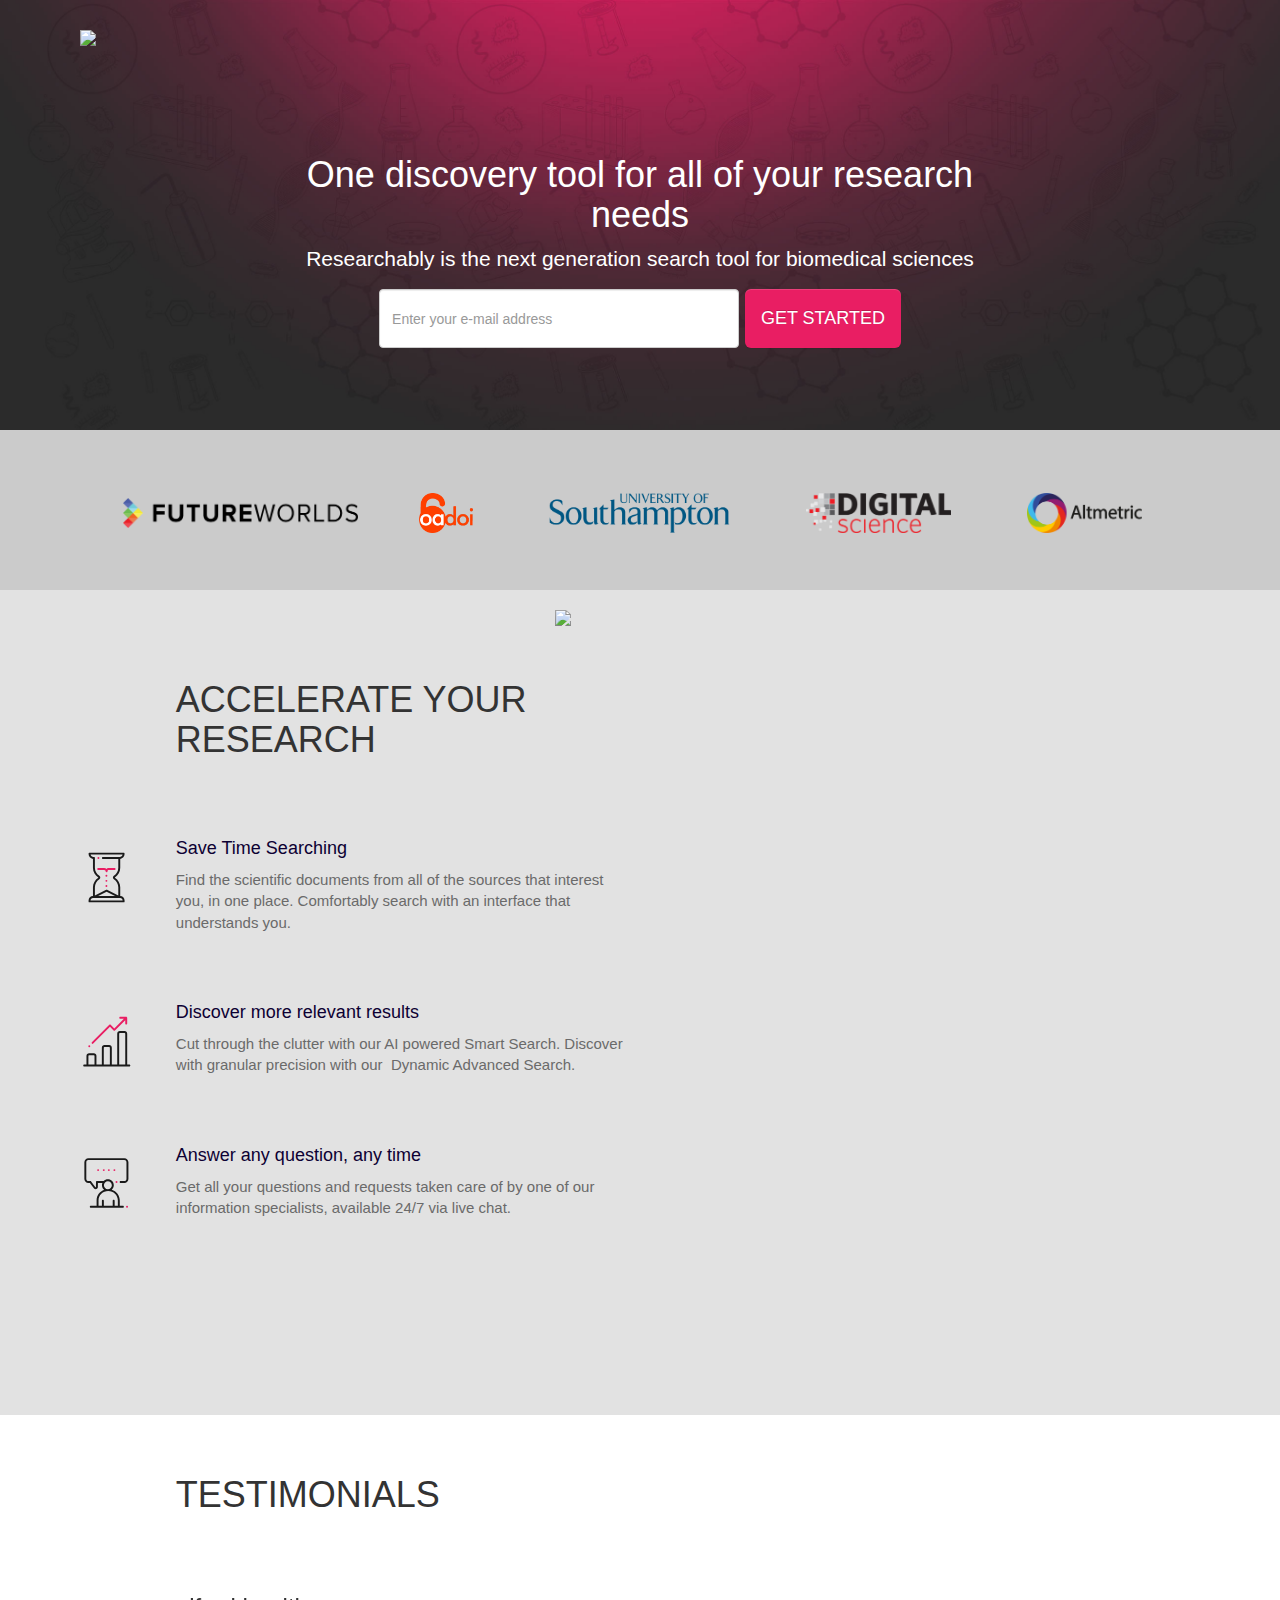
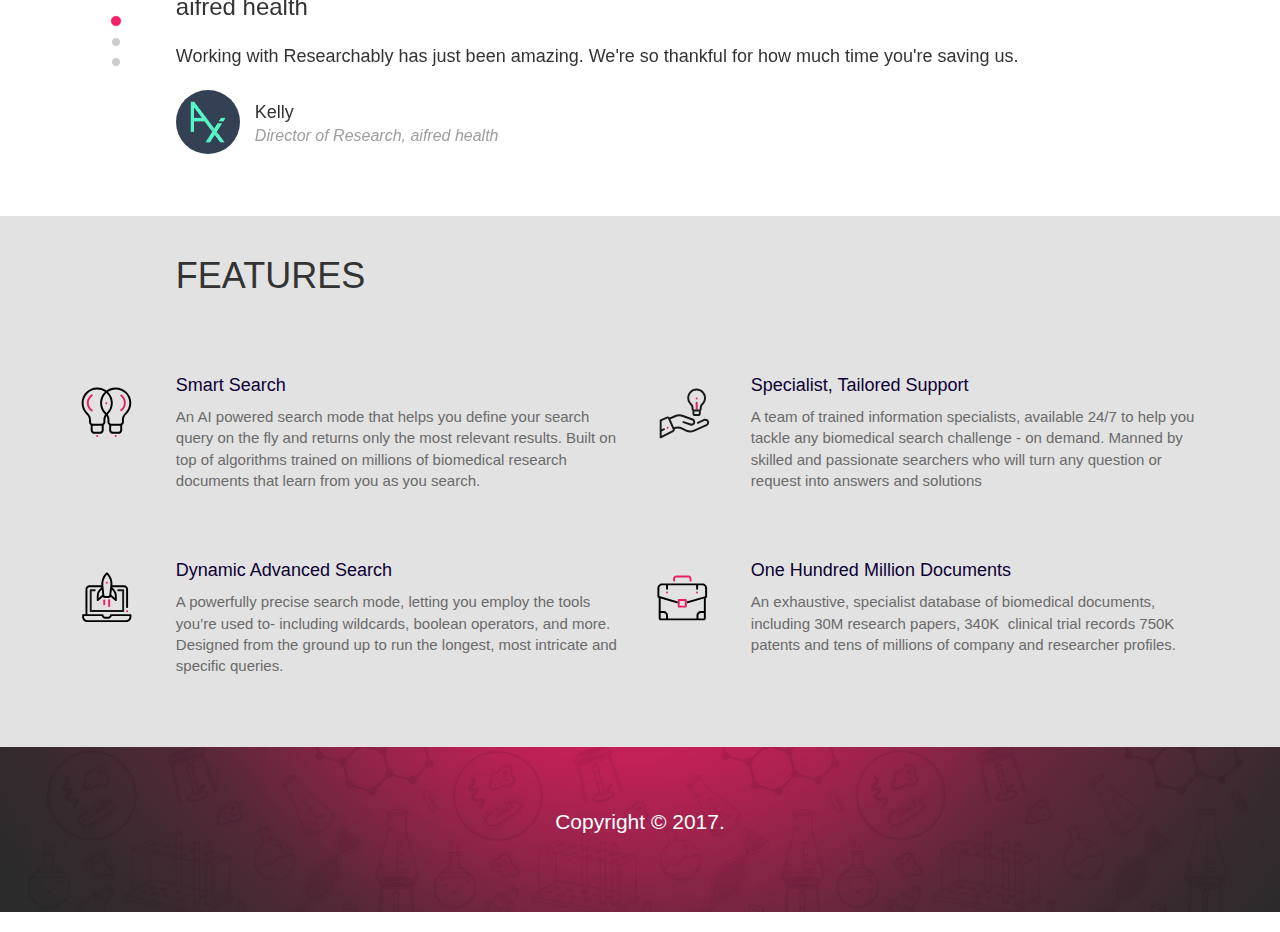
==== commit a0ed6c4a: "Adjust carousel interval" ====
--- a/index.html
+++ b/index.html
@@ -217,7 +217,7 @@
                                 <div class="top-name">
                                     aifred health
                                 </div>
-                                <div class="message">This is is brilliant! I didn't even know I wanted this, but this is really useful! Great idea!</div>
+                                <div class="message">Researchably services has exponentially increased my workflow efficiency!</div>
                                 <div class="signature">
                                     <div class="pic">
                                         <div class="logo-aifred-heath"></div>
@@ -262,7 +262,7 @@
             </div>
             <div class="col-md-5">
                 <div class="excerpt">
-                    <h3>Specialist, Taylored Support</h3>
+                    <h3>Specialist, Tailored Support</h3>
                     A team of trained information specialists, available 24/7 to help you tackle any biomedical
                     search  challenge - on demand. Manned by skilled and passionate searchers who will turn any question
@@ -364,7 +364,7 @@
 
     jQuery(function(){
         jQuery('.carousel').carousel({
-            interval: 2000
+            interval: 5000
         });
     });
 </script>
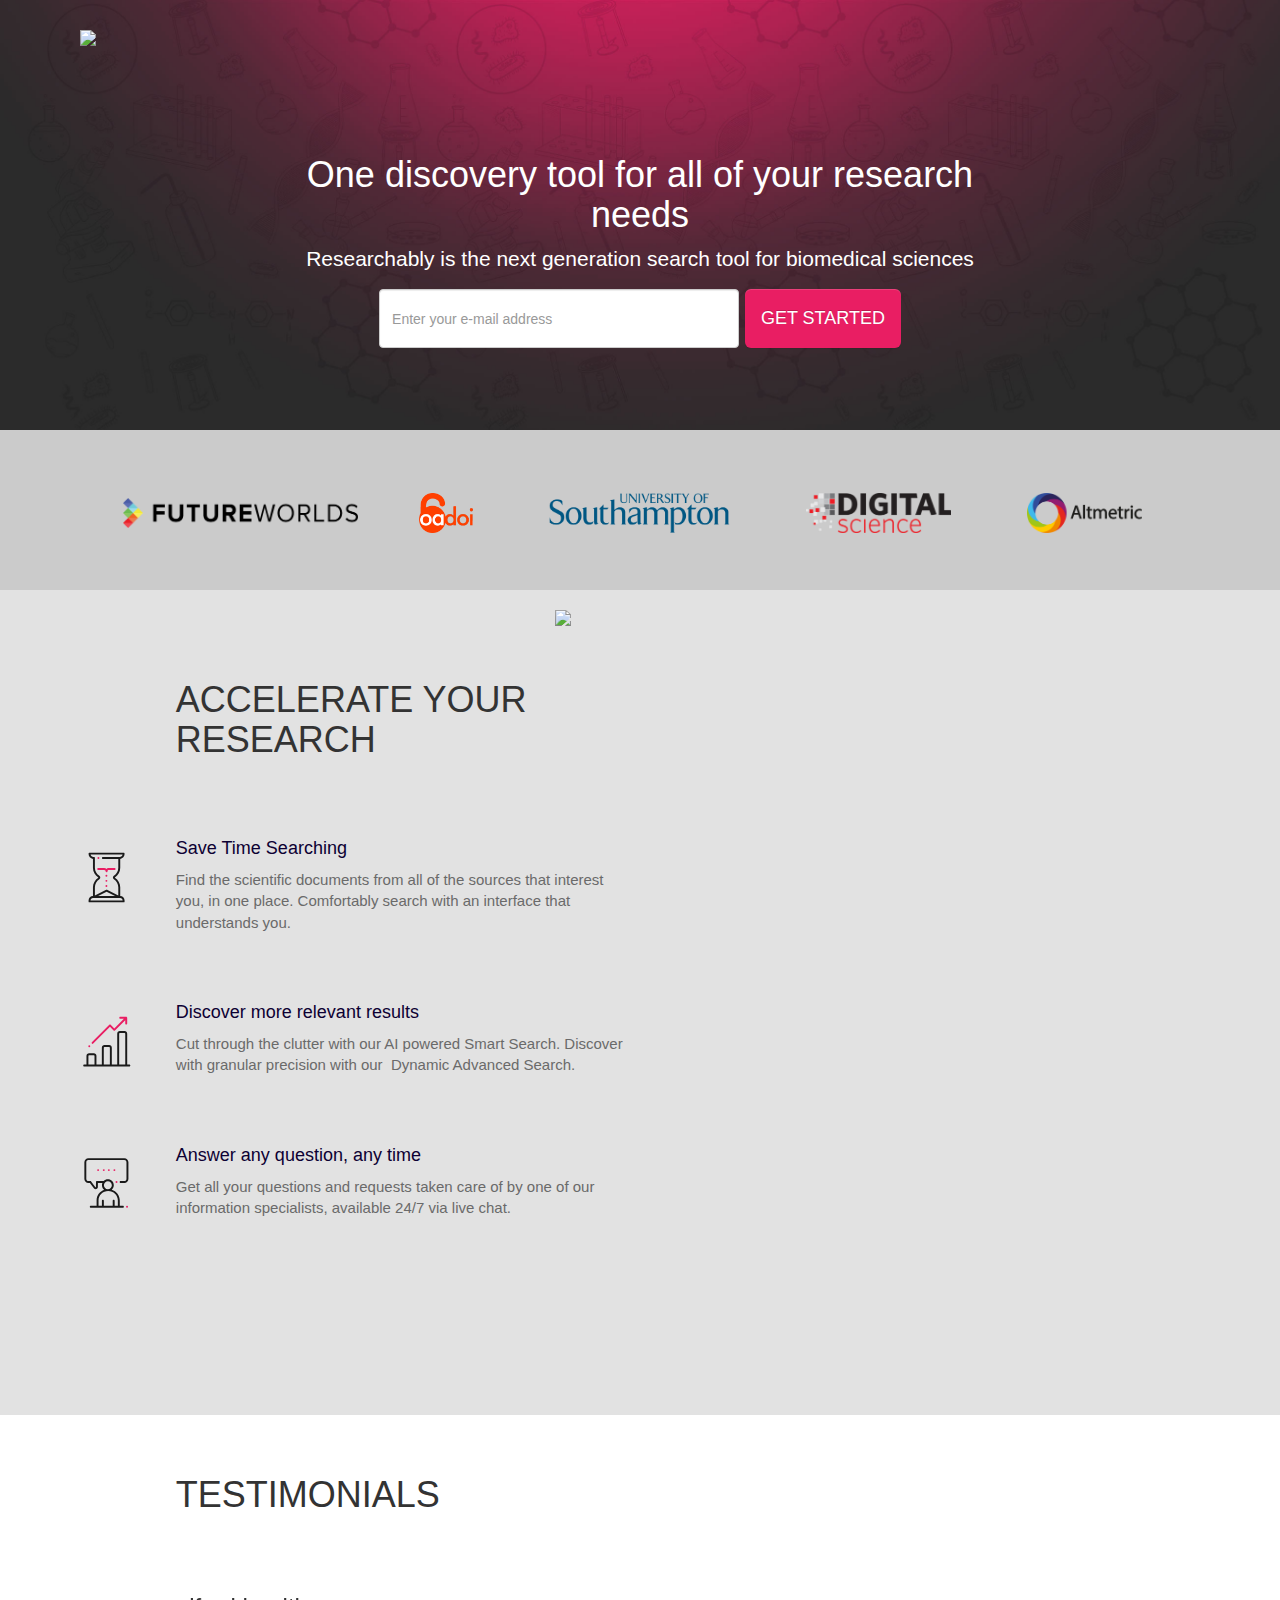
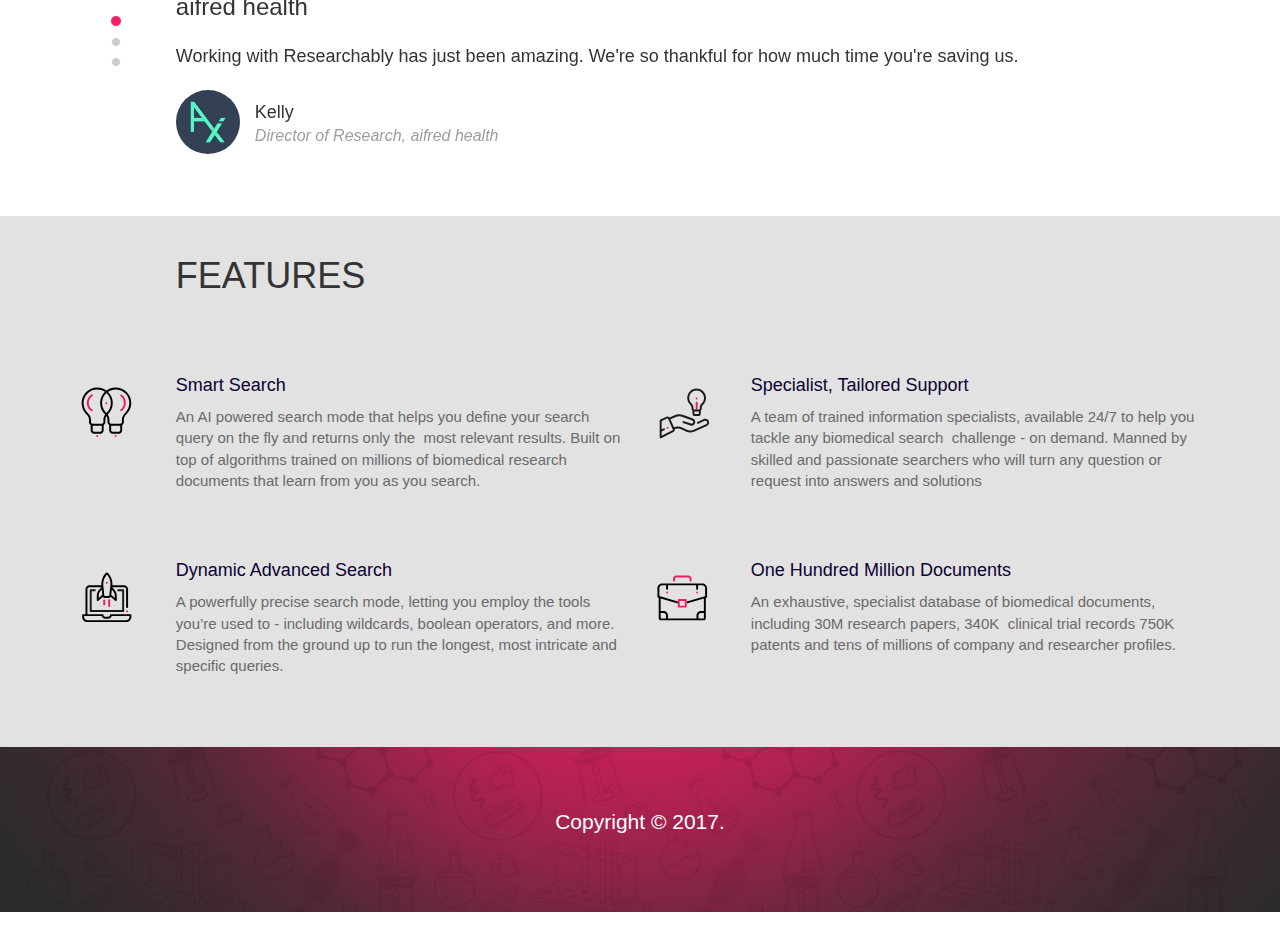
==== commit b74c133f: "Spaces.,.." ====
--- a/index.html
+++ b/index.html
@@ -252,7 +252,7 @@
                 <div class="excerpt">
                     <h3>Smart Search</h3>
                     An AI powered search mode that helps you define your search query on the fly and returns only
-                    the +                    the   most relevant results. Built on top of algorithms trained on millions of biomedical research
                     documents that learn from you as you search.
                 </div>
@@ -264,7 +264,7 @@
                 <div class="excerpt">
                     <h3>Specialist, Tailored Support</h3>
                     A team of trained information specialists, available 24/7 to help you tackle any biomedical
-                    search +                    search   challenge - on demand. Manned by skilled and passionate searchers who will turn any question
                     or request into answers and solutions
                 </div>
@@ -277,7 +277,7 @@
             <div class="col-md-5">
                 <div class="excerpt">
                     <h3>Dynamic Advanced Search</h3>
-                    A powerfully precise search mode, letting you employ the tools you’re used to- including wildcards,
+                    A powerfully precise search mode, letting you employ the tools you’re used to - including wildcards,
                     boolean operators, and more. Designed from the ground up to run the longest, most intricate
                     and  specific queries.
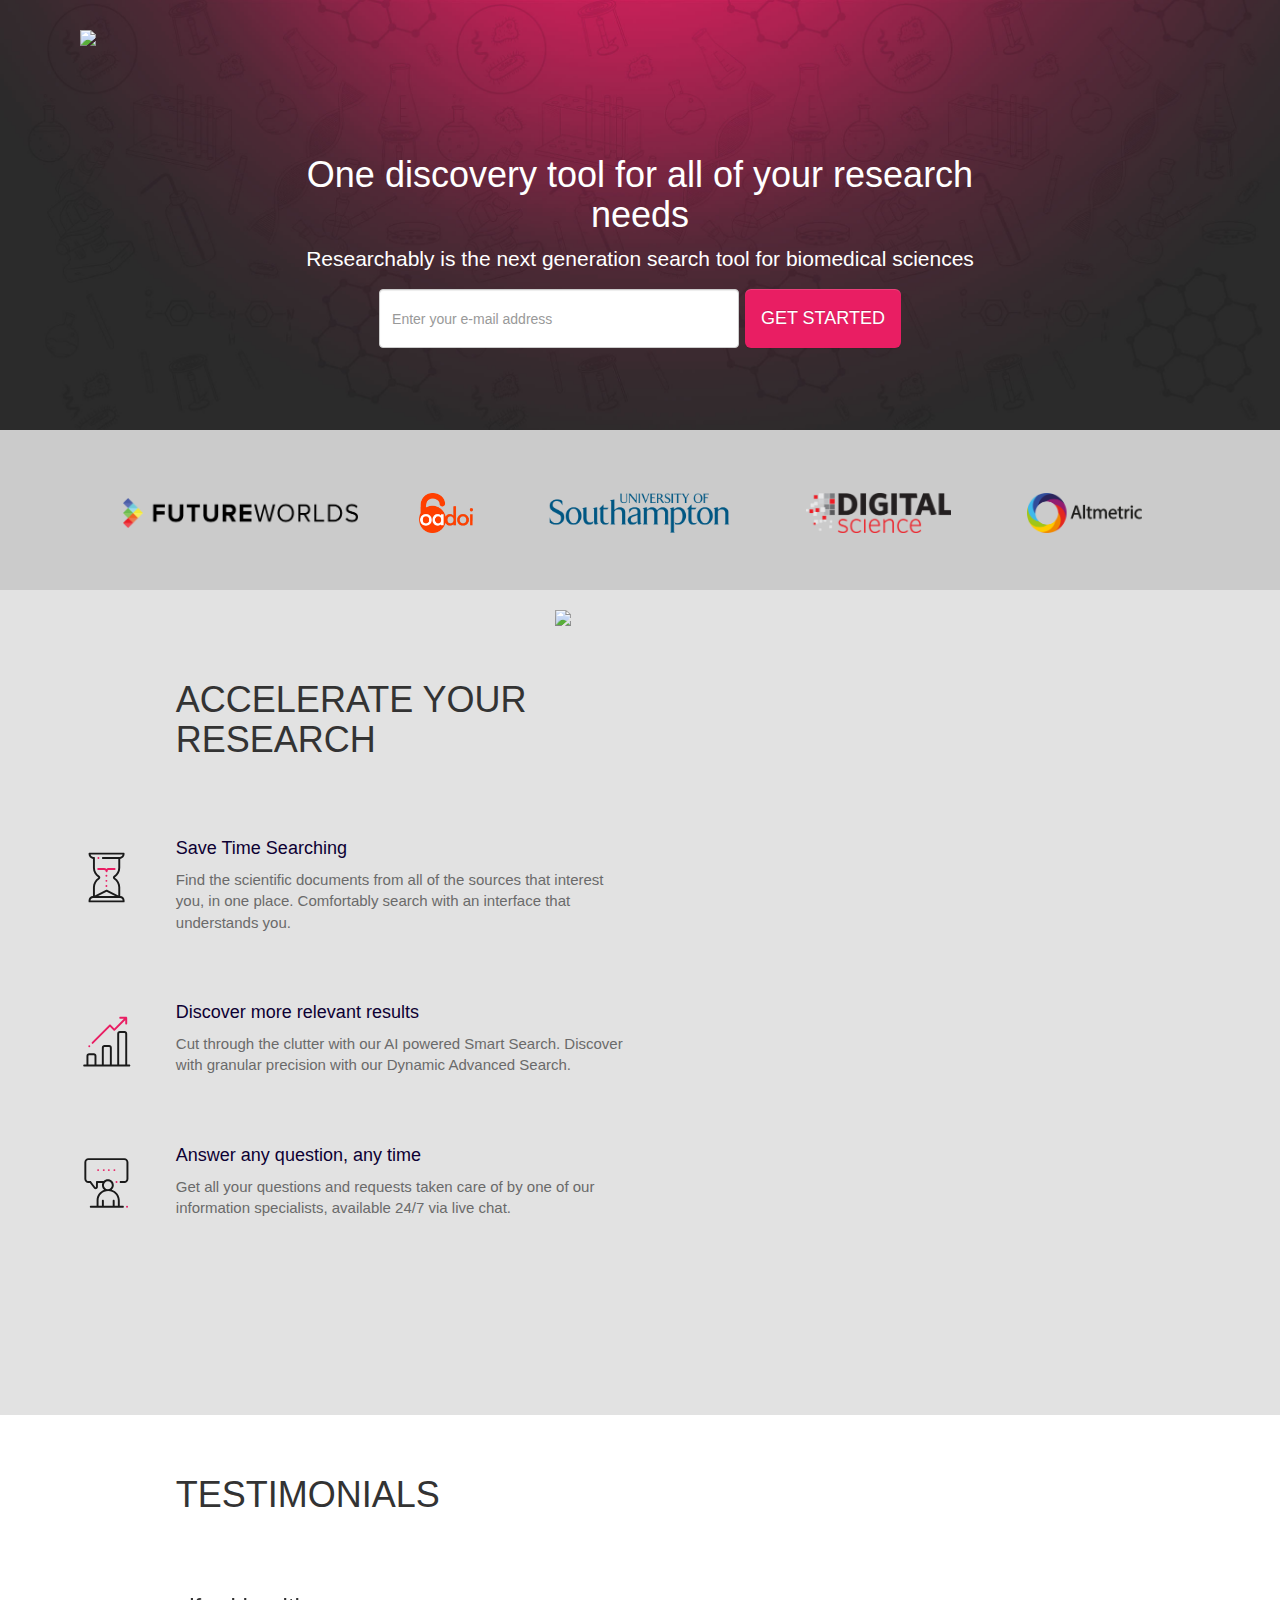
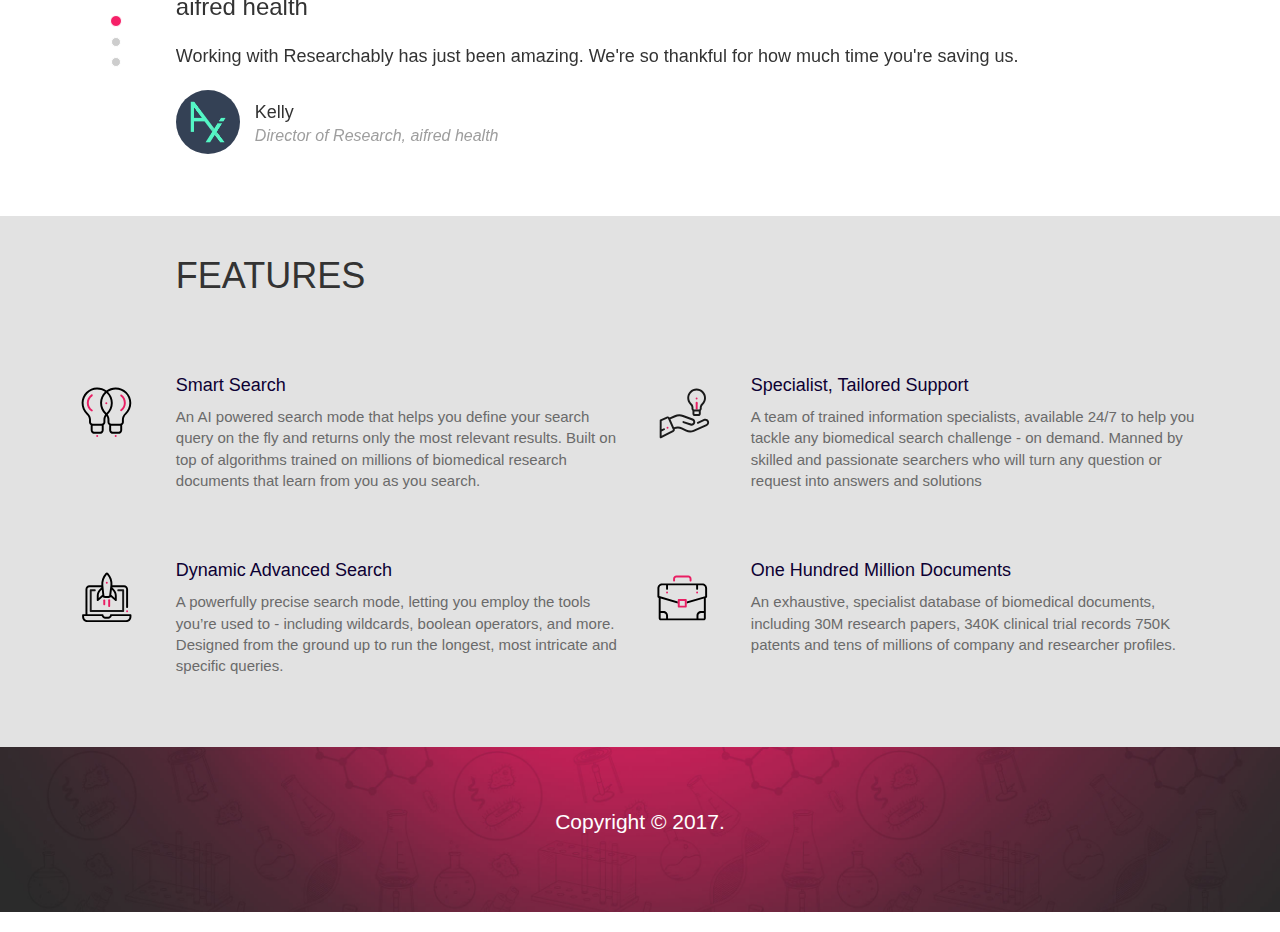
==== commit 07ce25b4: "Spaces.,.." ====
--- a/index.html
+++ b/index.html
@@ -133,8 +133,7 @@
                         <div class="excerpt">
                             <h3>Discover more relevant results</h3>
                             Cut through the clutter with our AI powered Smart Search. Discover with granular precision
-                            with our - Dynamic Advanced Search.
+                            with our Dynamic Advanced Search.
                         </div>
                     </div>
                 </div>
@@ -252,8 +251,7 @@
                 <div class="excerpt">
                     <h3>Smart Search</h3>
                     An AI powered search mode that helps you define your search query on the fly and returns only
-                    the  -most relevant results. Built on top of algorithms trained on millions of biomedical research
+                    the most relevant results. Built on top of algorithms trained on millions of biomedical research
                     documents that learn from you as you search.
                 </div>
             </div>
@@ -264,8 +262,7 @@
                 <div class="excerpt">
                     <h3>Specialist, Tailored Support</h3>
                     A team of trained information specialists, available 24/7 to help you tackle any biomedical
-                    search  -challenge - on demand. Manned by skilled and passionate searchers who will turn any question
+                    search challenge - on demand. Manned by skilled and passionate searchers who will turn any question
                     or request into answers and solutions
                 </div>
             </div>
@@ -279,8 +276,7 @@
                     <h3>Dynamic Advanced Search</h3>
                     A powerfully precise search mode, letting you employ the tools you’re used to - including wildcards,
                     boolean operators, and more. Designed from the ground up to run the longest, most intricate
-                    and -specific queries.
+                    and specific queries.
                 </div>
             </div>
             <div class="col-md-1">
@@ -290,8 +286,7 @@
                 <div class="excerpt">
                     <h3>One Hundred Million Documents</h3>
                     An exhaustive, specialist database of biomedical documents, including 30M research papers,
-                    340K  -clinical trial records 750K patents and tens of millions of company and researcher profiles.
+                    340K clinical trial records 750K patents and tens of millions of company and researcher profiles.
                 </div>
             </div>
         </div>
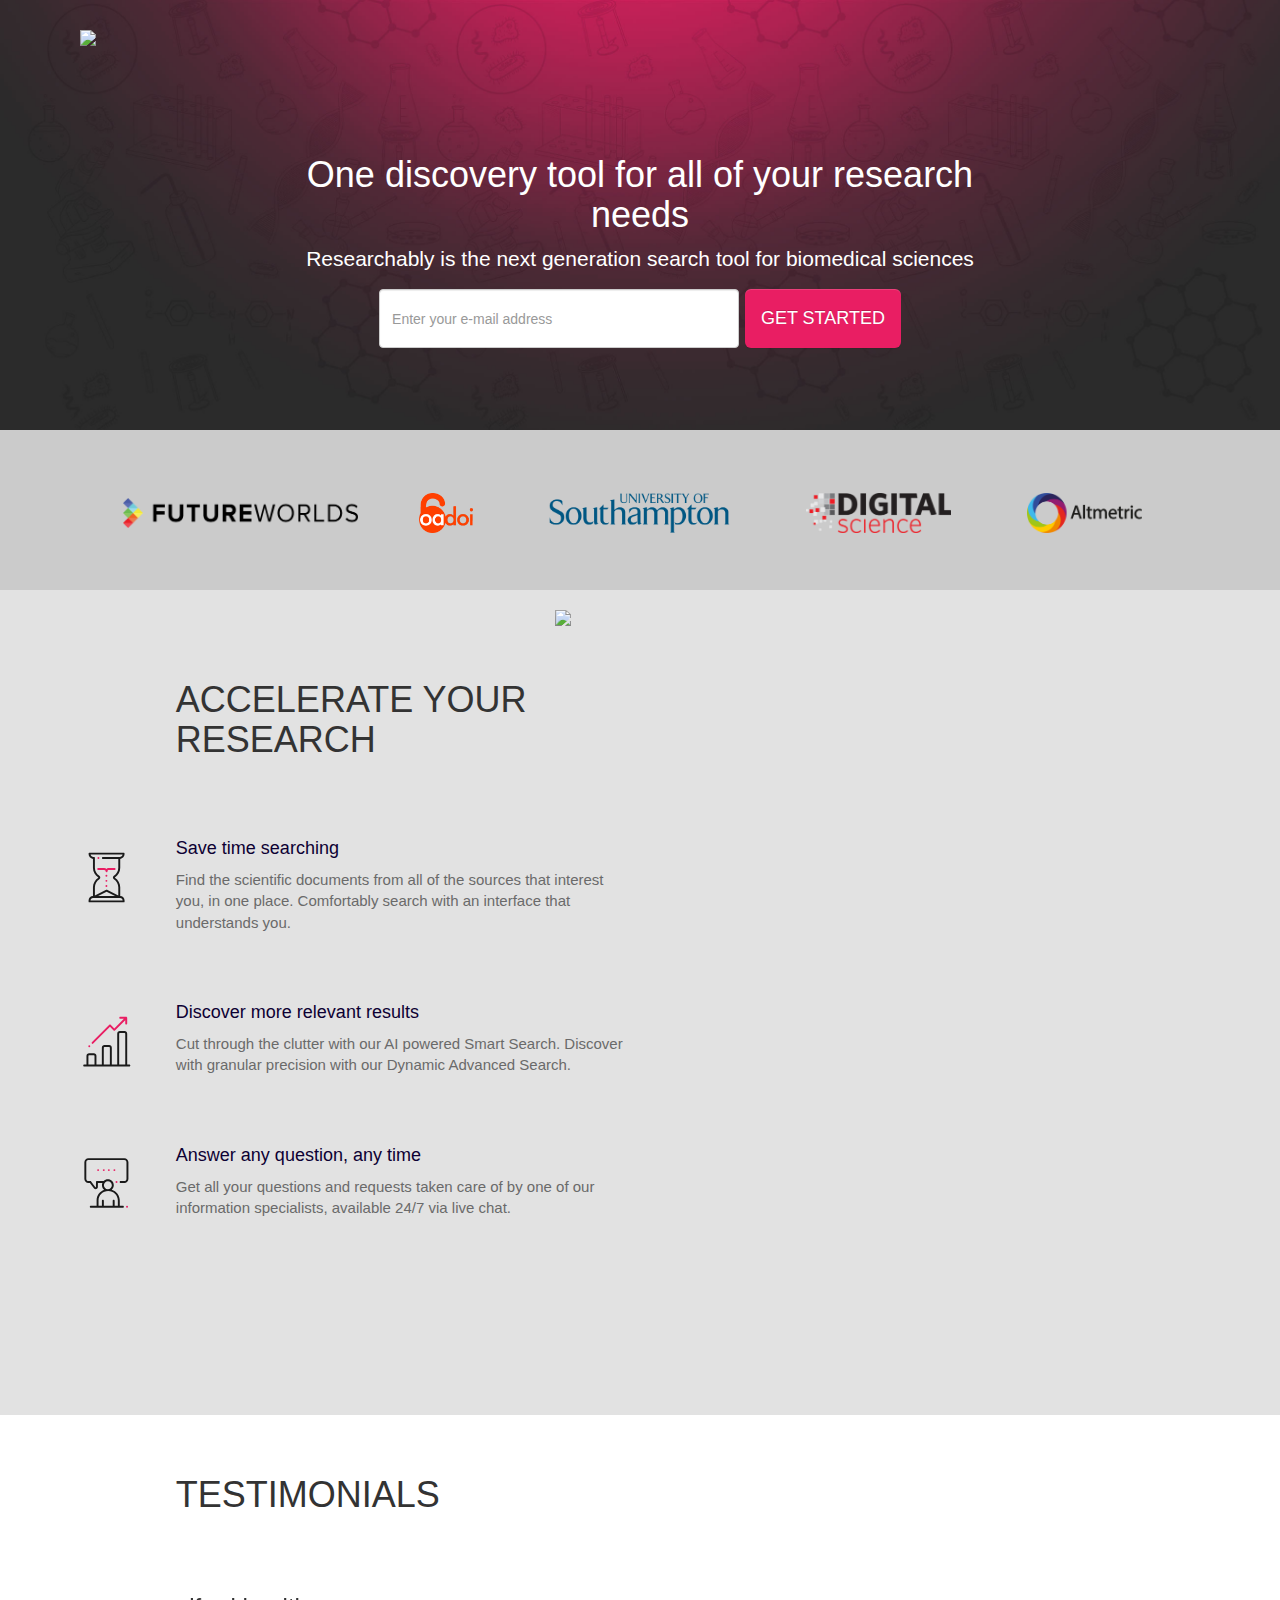
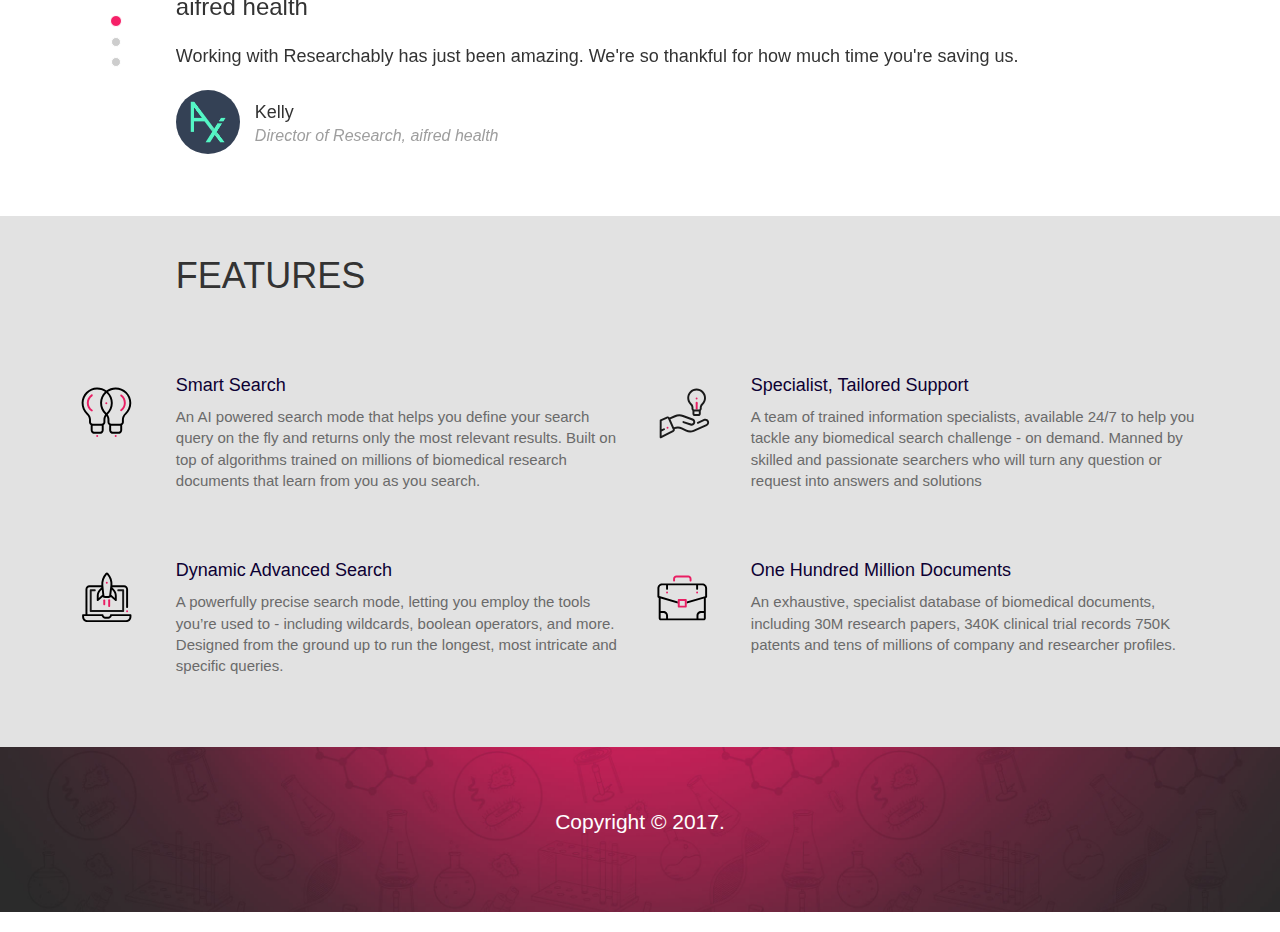
==== commit 434341d0: "FUll form" ====
--- a/index.html
+++ b/index.html
@@ -75,12 +75,12 @@
                 Researchably is the next generation search tool for biomedical sciences
             </p>
 
-            <form action="https://formspree.io/contact@researchably.com" method="POST" class="form-inline">
+            <form action="https://formspree.io/contact@researchably.com" method="POST" class="form-inline" id="inline_request">
                 <input type="hidden" name="_next" value="//researchably.com/index.html#thanks"/>
                 <input type="hidden" name="_subject" value="Demo request"/>
 
                 <div class="form-group">
-                    <input type="text" class="form-control" id="email" name="email"
+                    <input type="text" class="form-control" id="_email" name="email"
                            placeholder="Enter your e-mail address">
                 </div>
                 <button type="submit" class="btn btn-primary btn-lg" value="Send">GET STARTED</button>
@@ -119,7 +119,7 @@
                     </div>
                     <div class="col-md-10">
                         <div class="excerpt">
-                            <h3>Save Time Searching</h3>
+                            <h3>Save time searching</h3>
                             Find the scientific documents from all of the sources that interest you, in one place.
                             Comfortably search with an interface that understands you.
                         </div>
@@ -357,9 +357,28 @@
         jQuery('#thanks').show();
     }
 
-    jQuery(function(){
+    jQuery(function() {
         jQuery('.carousel').carousel({
             interval: 5000
+        });
+
+        jQuery('#inline_request').submit(function() {
+            var email = jQuery('#_email').val();
+
+            jQuery.ajax({
+                url: 'https://formspree.io/contact@researchably.com',
+                method: 'POST',
+                data: {
+                    _subject: 'Demo request (inline email)',
+                    email: email
+                },
+                dataType: 'json'
+            });
+
+            jQuery('#email').val(email);
+            jQuery('#request-demo').modal('show');
+
+            return false;
         });
     });
 </script>
